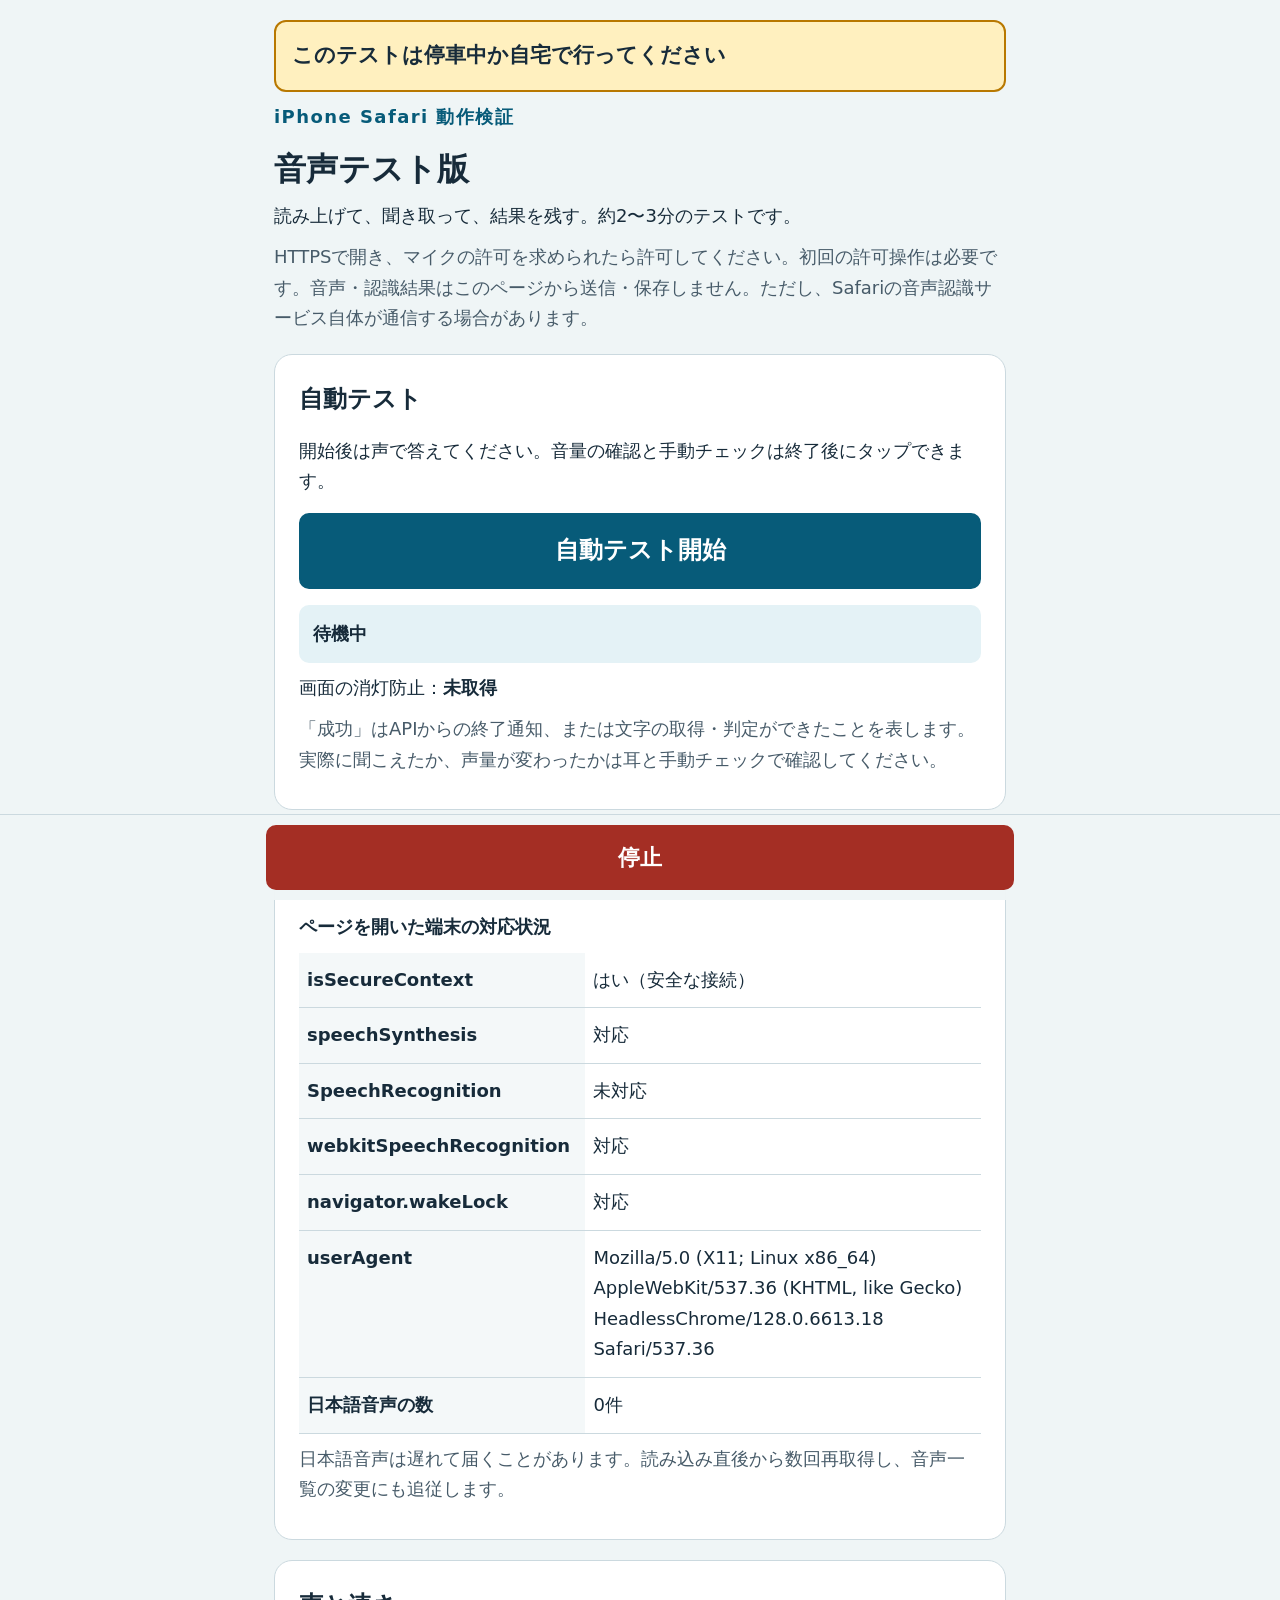
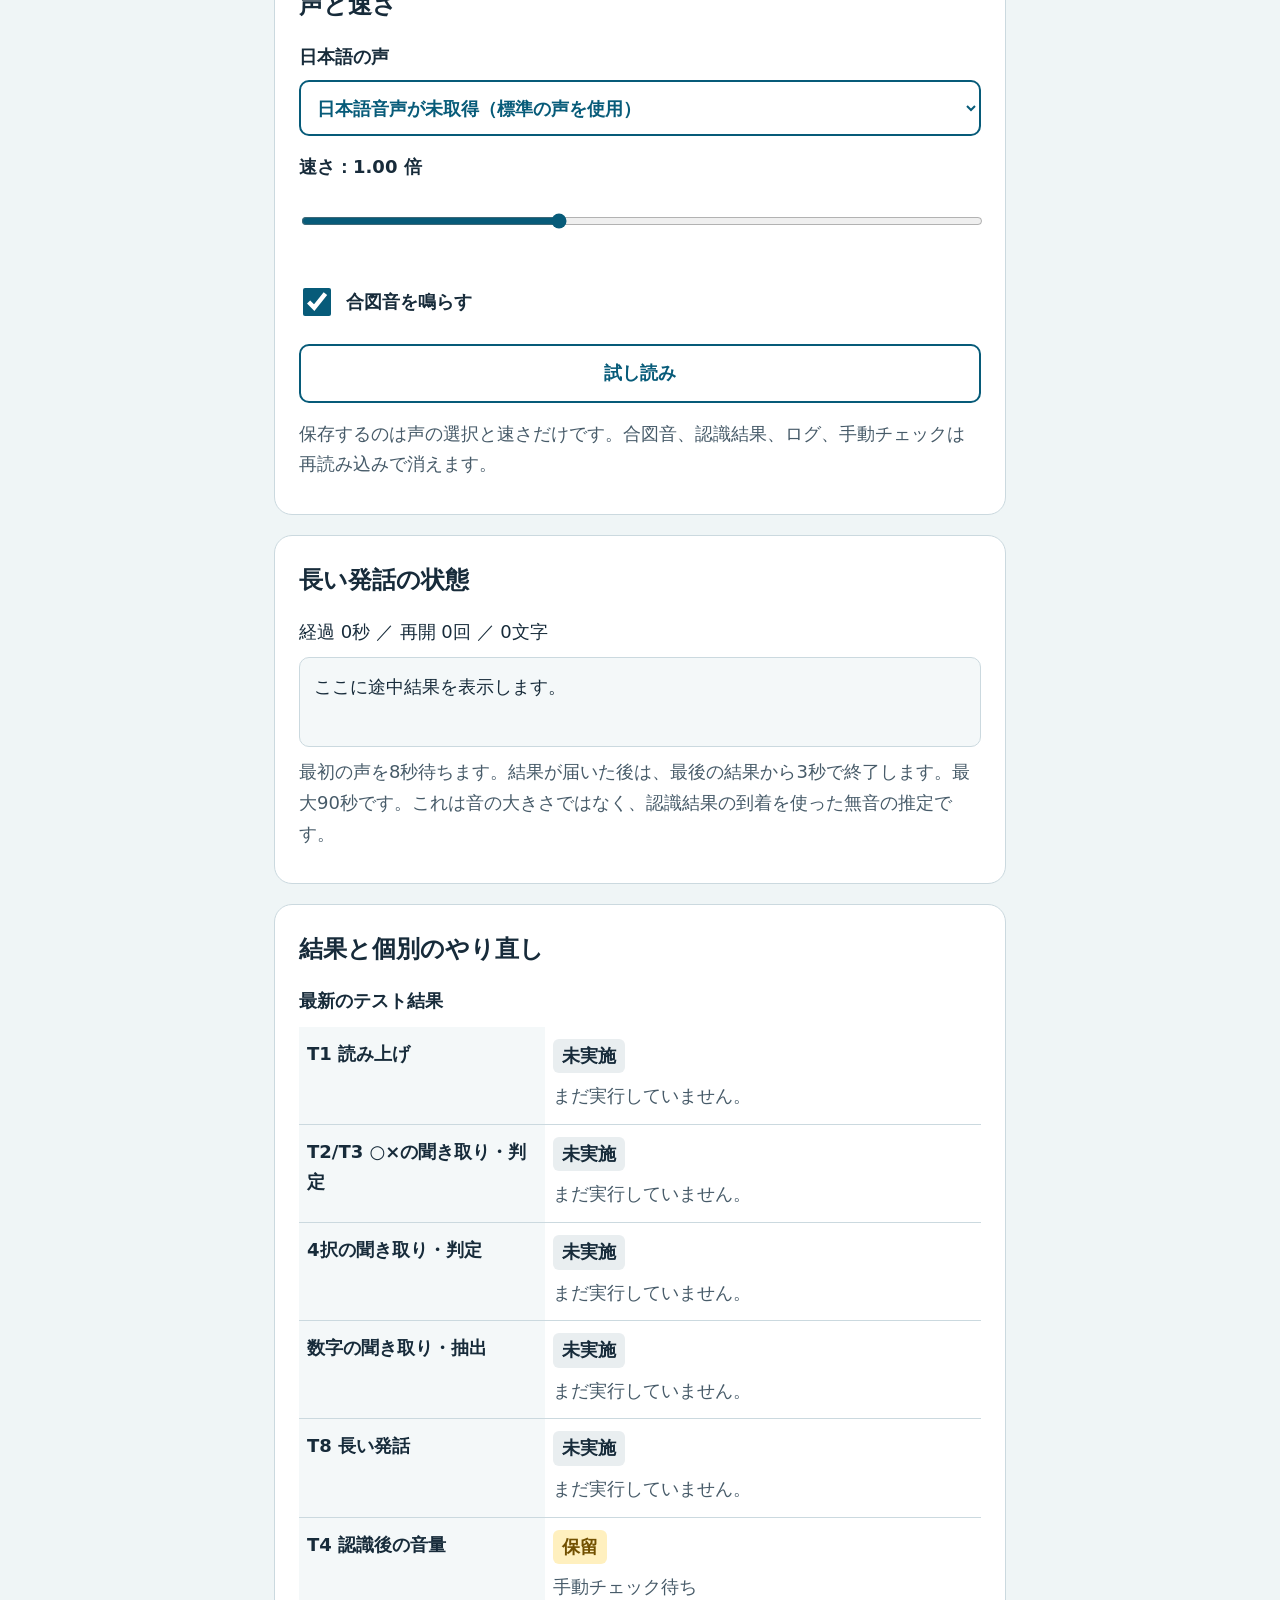
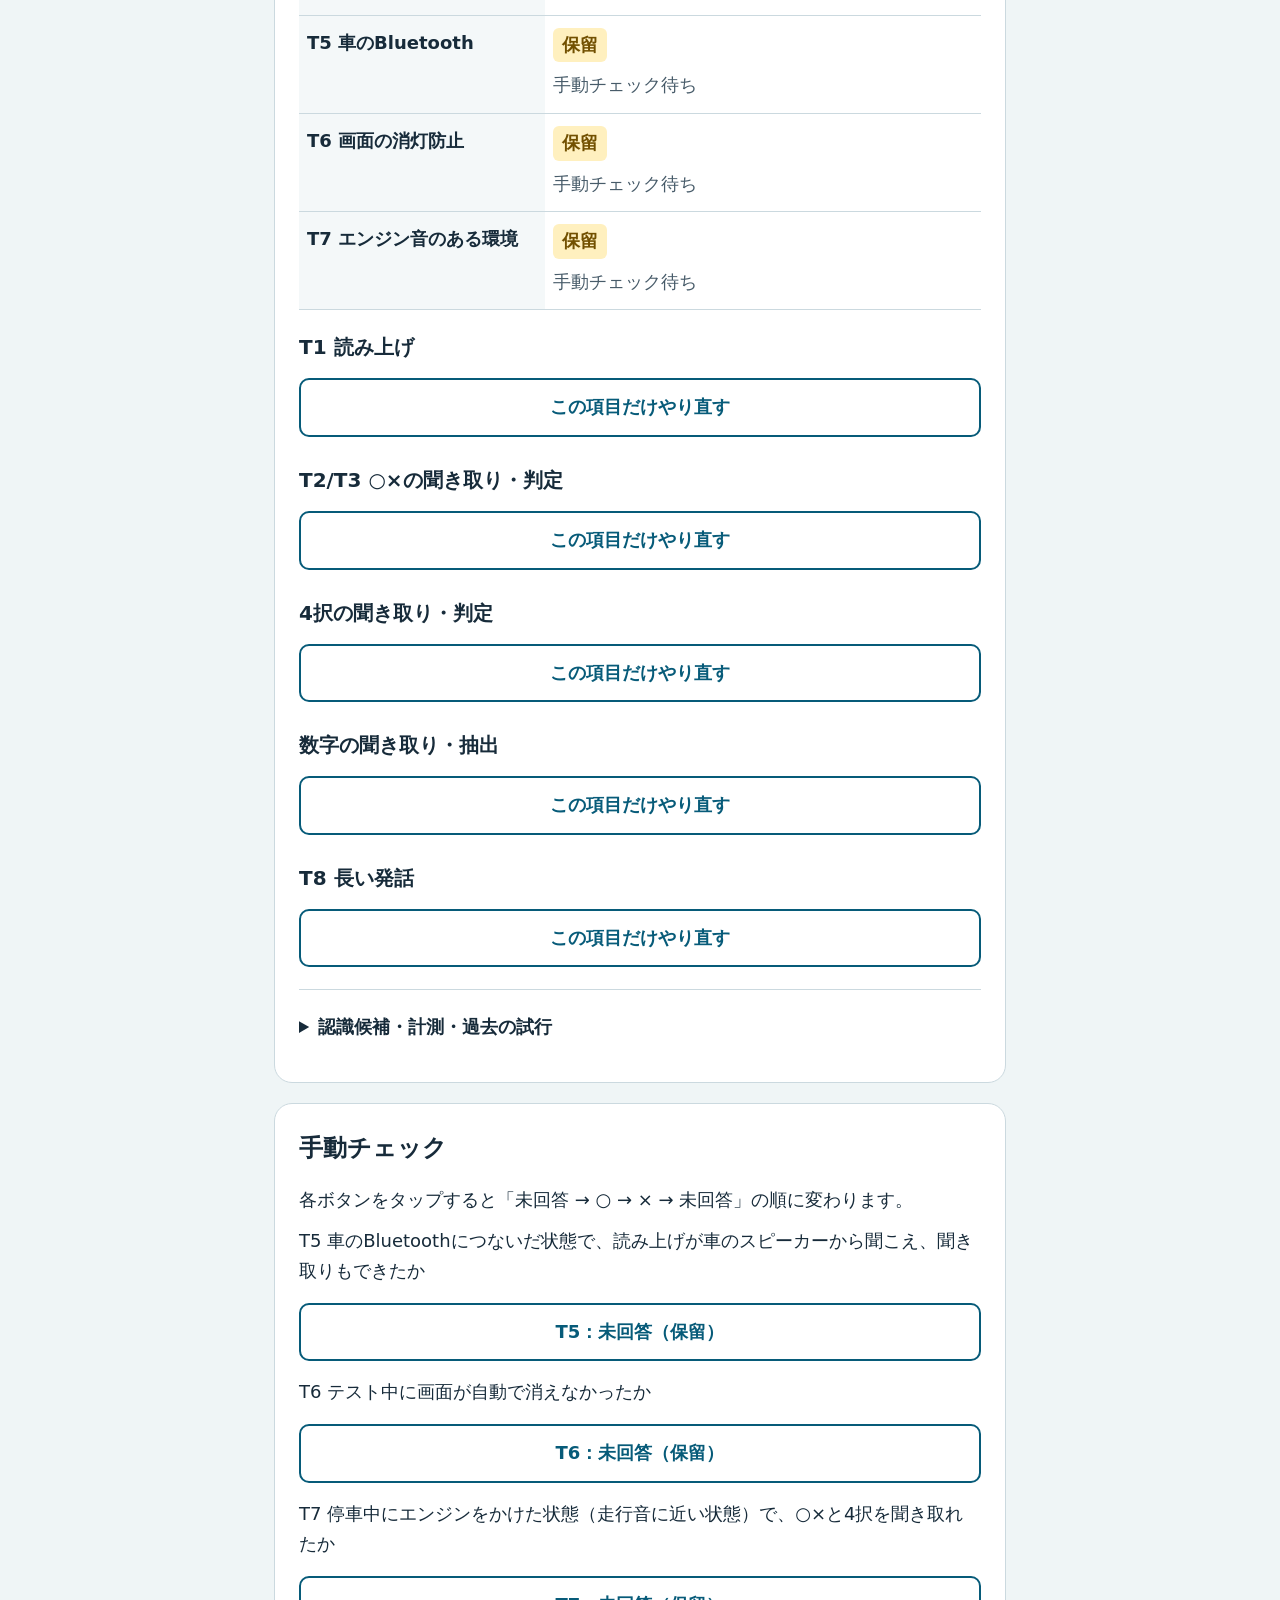
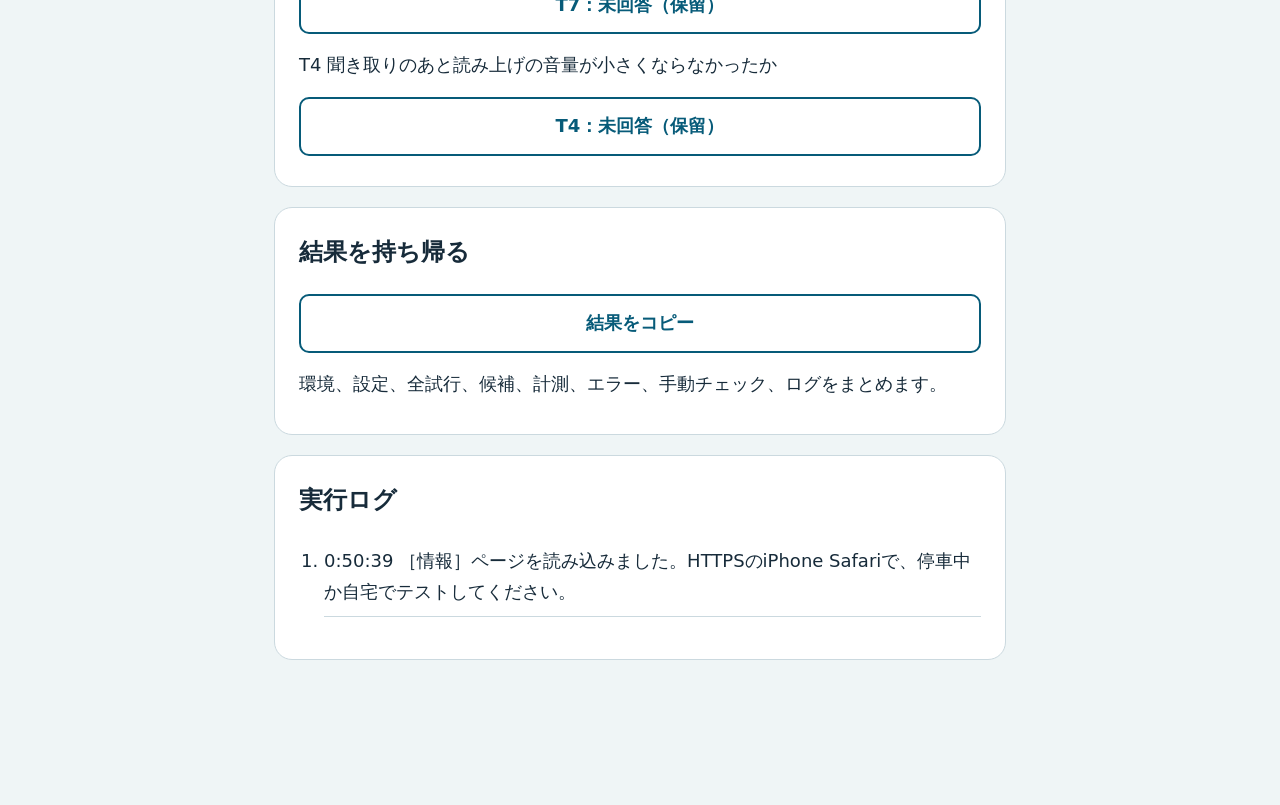
==== test/index.html @ df592b49 "音声テスト版を追加（iPhone Safariでの読み上げ・聞き取りの検証用） Co-Authored-By: Claude Opus 5.5 <noreply@anthropic.com>" ====
<!doctype html>
<html lang="ja">
<head>
  <meta charset="utf-8">
  <meta name="viewport" content="width=device-width, initial-scale=1, viewport-fit=cover">
  <meta name="color-scheme" content="light">
  <title>音声テスト版｜読み上げ・聞き取り</title>
  <style>
    :root { color-scheme: light; --ink:#172b3a; --muted:#475b69; --line:#cbd9df; --blue:#075b79; --paper:#fff; --bg:#eff5f6; }
    * { box-sizing:border-box; }
    body { margin:0; background:var(--bg); color:var(--ink); font-family:system-ui,-apple-system,"Hiragino Sans",sans-serif; font-size:18px; line-height:1.7; }
    main { max-width:780px; margin:auto; padding:20px 16px calc(125px + env(safe-area-inset-bottom)); }
    h1 { font-size:32px; line-height:1.35; margin:16px 0 10px; }
    h2 { font-size:24px; margin:0 0 16px; }
    h3 { font-size:20px; margin:20px 0 8px; }
    p { margin:10px 0; }
    .eyebrow { color:var(--blue); font-weight:800; letter-spacing:.08em; }
    .safety { background:#fff0bf; border:2px solid #b87800; border-radius:12px; padding:16px; font-size:21px; font-weight:800; }
    section { background:var(--paper); border:1px solid var(--line); border-radius:18px; margin:20px 0; padding:20px 16px; }
    .note { color:var(--muted); }
    .status { padding:14px; border-radius:10px; background:#e4f2f6; font-weight:700; overflow-wrap:anywhere; }
    button,select,textarea,input { font:inherit; }
    button,select { width:100%; min-height:56px; border:2px solid var(--blue); border-radius:10px; padding:12px; background:white; color:var(--blue); font-weight:700; touch-action:manipulation; }
    button { cursor:pointer; margin:6px 0; }
    button:disabled,select:disabled { opacity:.55; cursor:default; }
    button.primary { background:var(--blue); color:white; min-height:76px; font-size:24px; }
    button.selected { background:#d7eee3; color:#164c34; border-color:#26764f; }
    button.bad.selected { background:#ffe0dc; color:#872918; border-color:#b33824; }
    button:focus-visible,select:focus-visible,input:focus-visible,textarea:focus-visible { outline:4px solid #e8a42f; outline-offset:3px; }
    label { display:block; margin:16px 0 8px; font-weight:700; }
    input[type="range"] { width:100%; min-height:56px; accent-color:var(--blue); }
    .check { display:flex; align-items:center; min-height:56px; gap:12px; }
    input[type="checkbox"] { width:28px; height:28px; flex-shrink:0; accent-color:var(--blue); }
    table { width:100%; border-collapse:collapse; table-layout:fixed; }
    caption { text-align:left; font-weight:700; margin-bottom:10px; }
    th,td { text-align:left; vertical-align:top; padding:12px 8px; border-bottom:1px solid var(--line); overflow-wrap:anywhere; }
    th { width:42%; background:#f4f8f9; font-weight:700; }
    .result-table th { width:36%; }
    .result-table td { white-space:pre-wrap; }
    .badge { display:inline-block; padding:2px 9px; border-radius:6px; background:#e9eef0; font-weight:800; }
    .badge[data-status="成功"] { background:#d7eee3; color:#164c34; }
    .badge[data-status="失敗"] { background:#ffe0dc; color:#872918; }
    .badge[data-status="保留"] { background:#fff0bf; color:#725000; }
    .detail { margin-top:8px; color:var(--muted); }
    details { border-top:1px solid var(--line); margin-top:16px; padding-top:12px; }
    summary { cursor:pointer; min-height:56px; padding:10px 0; font-weight:700; }
    pre { font:inherit; white-space:pre-wrap; overflow-wrap:anywhere; margin:8px 0; }
    .live-text { min-height:90px; padding:14px; background:#f4f8f9; border:1px solid var(--line); border-radius:10px; white-space:pre-wrap; overflow-wrap:anywhere; }
    #log { padding-left:25px; max-height:440px; overflow:auto; overflow-wrap:anywhere; }
    #log li { padding:8px 0; border-bottom:1px solid var(--line); }
    .stop-dock { position:fixed; bottom:0; left:0; right:0; z-index:10; padding:10px 16px calc(10px + env(safe-area-inset-bottom)); background:rgba(239,245,246,.97); border-top:1px solid var(--line); }
    #stop { display:block; max-width:748px; margin:0 auto; background:#a42e24; color:white; border-color:#a42e24; font-size:22px; min-height:62px; }
    textarea { width:100%; min-height:300px; padding:12px; border:2px solid var(--blue); border-radius:10px; }
    [hidden] { display:none !important; }
    @media (min-width:600px) { main { padding-left:24px; padding-right:24px; } section { padding:24px; } }
  </style>
</head>
<body>
<main>
  <div class="safety">このテストは停車中か自宅で行ってください</div>
  <header>
    <p class="eyebrow">iPhone Safari 動作検証</p>
    <h1>音声テスト版</h1>
    <p>読み上げて、聞き取って、結果を残す。約2〜3分のテストです。</p>
    <p class="note">HTTPSで開き、マイクの許可を求められたら許可してください。初回の許可操作は必要です。音声・認識結果はこのページから送信・保存しません。ただし、Safariの音声認識サービス自体が通信する場合があります。</p>
  </header>

  <section aria-labelledby="run-heading">
    <h2 id="run-heading">自動テスト</h2>
    <p>開始後は声で答えてください。音量の確認と手動チェックは終了後にタップできます。</p>
    <button id="start" class="primary" type="button" data-run>自動テスト開始</button>
    <p id="run-status" class="status" role="status" aria-live="polite">待機中</p>
    <p>画面の消灯防止：<strong id="wake-status">未取得</strong></p>
    <p class="note">「成功」はAPIからの終了通知、または文字の取得・判定ができたことを表します。実際に聞こえたか、声量が変わったかは耳と手動チェックで確認してください。</p>
  </section>

  <section aria-labelledby="environment-heading">
    <h2 id="environment-heading">環境チェック</h2>
    <table><caption>ページを開いた端末の対応状況</caption><tbody id="environment"></tbody></table>
    <p class="note">日本語音声は遅れて届くことがあります。読み込み直後から数回再取得し、音声一覧の変更にも追従します。</p>
  </section>

  <section aria-labelledby="settings-heading">
    <h2 id="settings-heading">声と速さ</h2>
    <label for="voice">日本語の声</label>
    <select id="voice" data-setting><option value="">日本語音声を取得中（標準の声を使用）</option></select>
    <label for="rate">速さ：<output id="rate-value" for="rate">1.00</output> 倍</label>
    <input id="rate" data-setting type="range" min="0.7" max="1.5" step="0.05" value="1">
    <label class="check" for="cue"><input id="cue" data-setting type="checkbox" checked>合図音を鳴らす</label>
    <button id="sample" type="button" data-run>試し読み</button>
    <p class="note">保存するのは声の選択と速さだけです。合図音、認識結果、ログ、手動チェックは再読み込みで消えます。</p>
  </section>

  <section aria-labelledby="long-heading">
    <h2 id="long-heading">長い発話の状態</h2>
    <p id="long-stats" role="status">経過 0秒 ／ 再開 0回 ／ 0文字</p>
    <div id="long-text" class="live-text" aria-label="長い発話の認識結果">ここに途中結果を表示します。</div>
    <p class="note">最初の声を8秒待ちます。結果が届いた後は、最後の結果から3秒で終了します。最大90秒です。これは音の大きさではなく、認識結果の到着を使った無音の推定です。</p>
  </section>

  <section id="volume-panel" aria-labelledby="volume-heading" hidden>
    <h2 id="volume-heading">T4 読み上げの音量</h2>
    <p>聞き取りのあとの声は、最初と同じ大きさでしたか。テスト終了後でも回答できます。</p>
    <button type="button" id="volume-same">同じ</button>
    <button type="button" id="volume-lower" class="bad">小さくなった</button>
    <p id="volume-answer" role="status">未回答（保留）</p>
  </section>

  <section aria-labelledby="results-heading">
    <h2 id="results-heading">結果と個別のやり直し</h2>
    <table class="result-table"><caption>最新のテスト結果</caption><tbody id="results"></tbody></table>
    <div id="retry-buttons"></div>
    <details><summary>認識候補・計測・過去の試行</summary><div id="test-details">まだ結果はありません。</div></details>
  </section>

  <section aria-labelledby="manual-heading">
    <h2 id="manual-heading">手動チェック</h2>
    <p>各ボタンをタップすると「未回答 → ○ → × → 未回答」の順に変わります。</p>
    <div id="manual-checks"></div>
  </section>

  <section aria-labelledby="copy-heading">
    <h2 id="copy-heading">結果を持ち帰る</h2>
    <button id="copy" type="button">結果をコピー</button>
    <p id="copy-status" role="status">環境、設定、全試行、候補、計測、エラー、手動チェック、ログをまとめます。</p>
    <div id="copy-fallback" hidden>
      <label for="report">自動コピーができませんでした。選択されたテキストを長押ししてコピーしてください。</label>
      <textarea id="report" readonly spellcheck="false"></textarea>
    </div>
  </section>

  <section aria-labelledby="log-heading">
    <h2 id="log-heading">実行ログ</h2>
    <ol id="log" aria-label="時刻付き実行ログ"></ol>
  </section>
  <noscript><p class="safety">このテストにはJavaScriptを有効にする必要があります。</p></noscript>
</main>
<div class="stop-dock"><button id="stop" type="button">停止</button></div>

<script>
'use strict';
(() => {
  // 結果はメモリー内だけに保持し、声と速さ以外は保存しない。
  const $ = id => document.getElementById(id);
  const synth = window.speechSynthesis;
  const Recognition = window.SpeechRecognition || window.webkitSpeechRecognition;
  const AudioContextClass = window.AudioContext || window.webkitAudioContext;
  const storageKey = '音声テスト版の声と速さ';
  const loadedAt = new Date().toISOString();
  const timers = new Set();
  const logs = [];
  const history = [];
  const latest = new Map();
  const tests = [
    { id:'T1', label:'T1 読み上げ', retry:true },
    { id:'T2T3', label:'T2/T3 ○×の聞き取り・判定', retry:true },
    { id:'choice', label:'4択の聞き取り・判定', retry:true },
    { id:'number', label:'数字の聞き取り・抽出', retry:true },
    { id:'T8', label:'T8 長い発話', retry:true },
    { id:'T4', label:'T4 認識後の音量' },
    { id:'T5', label:'T5 車のBluetooth' },
    { id:'T6', label:'T6 画面の消灯防止' },
    { id:'T7', label:'T7 エンジン音のある環境' }
  ];
  const manual = {
    T5:{ label:'T5 車のBluetoothにつないだ状態で、読み上げが車のスピーカーから聞こえ、聞き取りもできたか', value:null, at:null },
    T6:{ label:'T6 テスト中に画面が自動で消えなかったか', value:null, at:null },
    T7:{ label:'T7 停車中にエンジンをかけた状態（走行音に近い状態）で、○×と4択を聞き取れたか', value:null, at:null },
    T4:{ label:'T4 聞き取りのあと読み上げの音量が小さくならなかったか', value:null, at:null }
  };
  let japaneseVoices = [];
  let selectedVoiceKey = '';
  let currentRun = null;
  let runSequence = 0;
  let heldUtterance = null;
  let activeRecognition = null;
  let audioContext = null;
  let wakeLock = null;
  let wakeOwner = null;
  let wakeRequest = 0;
  let wakePending = null;
  let wakeTimer = null;
  let wakeState = '未取得';

  class Stopped extends Error {
    constructor() { super('停止しました'); this.name = 'Stopped'; }
  }
  function log(message, level = '情報') {
    const entry = { at:new Date().toISOString(), level, message:String(message) };
    logs.push(entry);
    const li = document.createElement('li');
    li.textContent = `${new Date(entry.at).toLocaleTimeString('ja-JP', {hour12:false})} ［${level}］${entry.message}`;
    $('log').append(li);
  }
  function errorText(error) { return error && error.message ? error.message : String(error); }
  function later(callback, ms) {
    const id = window.setTimeout(() => {
      timers.delete(id);
      try { callback(); } catch (error) { log(`タイマー処理の例外：${errorText(error)}`, 'エラー'); }
    }, ms);
    timers.add(id);
    return id;
  }
  function clearTimer(id) { if (id != null) { window.clearTimeout(id); timers.delete(id); } }
  function check(ctx) { if (ctx.stopped || currentRun !== ctx) throw new Stopped(); }
  function delay(ms, ctx) {
    check(ctx);
    return new Promise((resolve, reject) => {
      let id;
      const cancel = () => { clearTimer(id); ctx.cancelers.delete(cancel); reject(new Stopped()); };
      ctx.cancelers.add(cancel);
      id = later(() => { ctx.cancelers.delete(cancel); resolve(); }, Math.max(0, ms));
    });
  }
  function on(element, eventName, handler) {
    element.addEventListener(eventName, event => {
      try {
        const result = handler(event);
        if (result && typeof result.catch === 'function') result.catch(error => log(errorText(error), 'エラー'));
      } catch (error) { log(errorText(error), 'エラー'); }
    });
  }
  function voiceKey(voice) { return `${voice.voiceURI || voice.name}|${voice.lang}|${voice.name}`; }
  function chosenVoice() { return japaneseVoices.find(voice => voiceKey(voice) === selectedVoiceKey) || null; }
  function settings() {
    const voice = chosenVoice();
    return { voice, voiceKey:selectedVoiceKey, voiceName:voice ? `${voice.name}（${voice.lang}）` : '標準の日本語音声（声を指定しない）', rate:Number($('rate').value), cue:$('cue').checked };
  }
  function saveSettings() {
    try { localStorage.setItem(storageKey, JSON.stringify({ voice:selectedVoiceKey, rate:Number($('rate').value) })); }
    catch (error) { log(`設定を保存できません：${errorText(error)}`, '注意'); }
  }
  function loadSettings() {
    try {
      const stored = JSON.parse(localStorage.getItem(storageKey) || 'null');
      if (stored && typeof stored.voice === 'string') selectedVoiceKey = stored.voice;
      if (stored && Number.isFinite(stored.rate) && stored.rate >= 0.7 && stored.rate <= 1.5) $('rate').value = String(stored.rate);
    } catch (error) { log(`保存済み設定を読み込めません：${errorText(error)}`, '注意'); }
    $('rate-value').textContent = Number($('rate').value).toFixed(2);
  }
  function environmentRows() {
    return [
      ['isSecureContext', window.isSecureContext ? 'はい（安全な接続）' : 'いいえ（HTTPSで開いてください）'],
      ['speechSynthesis', synth ? '対応' : '未対応'],
      ['SpeechRecognition', window.SpeechRecognition ? '対応' : '未対応'],
      ['webkitSpeechRecognition', window.webkitSpeechRecognition ? '対応' : '未対応'],
      ['navigator.wakeLock', navigator.wakeLock ? '対応' : '未対応'],
      ['userAgent', navigator.userAgent],
      ['日本語音声の数', `${japaneseVoices.length}件`]
    ];
  }
  function renderEnvironment() {
    $('environment').replaceChildren();
    for (const [name, value] of environmentRows()) {
      const row = document.createElement('tr');
      const th = document.createElement('th'); th.scope = 'row'; th.textContent = name;
      const td = document.createElement('td'); td.textContent = value;
      row.append(th, td); $('environment').append(row);
    }
  }
  function refreshVoices() {
    try {
      const before = japaneseVoices.map(voiceKey).join('\n');
      japaneseVoices = synth ? synth.getVoices().filter(voice => /^ja/i.test(voice.lang)) : [];
      const select = $('voice'); select.replaceChildren();
      const standard = document.createElement('option'); standard.value = '';
      standard.textContent = japaneseVoices.length ? '標準の日本語音声（自動選択）' : '日本語音声が未取得（標準の声を使用）';
      select.append(standard);
      for (const voice of japaneseVoices) {
        const option = document.createElement('option'); option.value = voiceKey(voice);
        option.textContent = `${voice.name}（${voice.lang}）${voice.default ? '・標準' : ''}`;
        select.append(option);
      }
      // 保存した声がまだ届いていない場合も、後の取得まで選択キーを保持する。
      select.value = japaneseVoices.some(voice => voiceKey(voice) === selectedVoiceKey) ? selectedVoiceKey : '';
      if (before !== japaneseVoices.map(voiceKey).join('\n')) log(`日本語音声を取得：${japaneseVoices.length}件`);
      renderEnvironment();
    } catch (error) { log(`音声一覧の取得に失敗：${errorText(error)}`, 'エラー'); renderEnvironment(); }
  }

  function setWakeState(value) { wakeState = value; $('wake-status').textContent = value; }
  function releaseSentinel(sentinel) {
    try { Promise.resolve(sentinel.release()).catch(error => log(`消灯防止の解放に失敗：${errorText(error)}`, '注意')); }
    catch (error) { log(`消灯防止の解放に失敗：${errorText(error)}`, '注意'); }
  }
  function releaseWake(ctx) {
    if (ctx && wakeOwner !== ctx) return;
    wakeOwner = null; wakePending = null; wakeRequest++;
    clearTimer(wakeTimer); wakeTimer = null;
    if (wakeLock) { const sentinel = wakeLock; wakeLock = null; releaseSentinel(sentinel); }
    setWakeState(navigator.wakeLock ? '未取得（解放済み）' : '未対応');
  }
  function requestWake(ctx) {
    // この関数の呼び出しから要求までに待機を入れず、開始タップの操作権限を使う。
    if (!navigator.wakeLock) { setWakeState('未対応'); log('画面の消灯防止は未対応です', '注意'); return; }
    if (ctx.stopped || currentRun !== ctx) return;
    wakeOwner = ctx;
    if (wakeLock && !wakeLock.released) return;
    if (wakePending === ctx) return;
    const token = ++wakeRequest;
    wakePending = ctx;
    setWakeState('未取得（要求中）');
    const failed = error => {
      if (token !== wakeRequest) return;
      clearTimer(wakeTimer); wakeTimer = null; wakePending = null;
      setWakeState('失敗'); log(`消灯防止の取得に失敗：${errorText(error)}`, 'エラー');
    };
    try {
      const promise = navigator.wakeLock.request('screen');
      wakeTimer = later(() => { failed(new Error('5秒以内に応答がありませんでした')); wakeRequest++; }, 5000);
      Promise.resolve(promise).then(sentinel => {
        if (token !== wakeRequest || wakeOwner !== ctx || ctx.stopped || currentRun !== ctx) { releaseSentinel(sentinel); return; }
        clearTimer(wakeTimer); wakeTimer = null; wakePending = null;
        wakeLock = sentinel; setWakeState('取得済み'); log('画面の消灯防止を取得しました');
        sentinel.addEventListener('release', () => {
          if (wakeLock !== sentinel) return;
          wakeLock = null; setWakeState('未取得（OSが解放）'); log('OSが画面の消灯防止を解放しました', '注意');
        });
      }).catch(failed);
    } catch (error) { failed(error); }
  }
  function prepareAudio(ctx) {
    try {
      if (!AudioContextClass) { log('合図音のWeb Audioは未対応です', '注意'); return; }
      if (!audioContext || audioContext.state === 'closed') audioContext = new AudioContextClass();
      const promise = audioContext.resume();
      Promise.resolve(promise).then(() => {
        if (!ctx.stopped && currentRun === ctx) log(`合図音の準備：${audioContext.state === 'running' ? '動作中' : '再開待ち'}`);
      }).catch(error => log(`合図音の準備に失敗：${errorText(error)}`, 'エラー'));
    } catch (error) { log(`合図音を準備できません：${errorText(error)}`, 'エラー'); }
  }
  async function playCue(ctx) {
    check(ctx);
    if (!ctx.settings.cue) { log('合図音：オフ'); return; }
    if (!audioContext || audioContext.state !== 'running') { log('合図音を鳴らせません（音声処理が停止中または未対応）', '注意'); return; }
    let oscillator, gain;
    const cleanup = () => {
      try { if (oscillator) { oscillator.stop(); oscillator.disconnect(); } if (gain) gain.disconnect(); }
      catch (error) { log(`合図音の終了処理：${errorText(error)}`, '注意'); }
    };
    ctx.cancelers.add(cleanup);
    try {
      oscillator = audioContext.createOscillator(); gain = audioContext.createGain();
      oscillator.type = 'sine'; oscillator.frequency.value = 880;
      const now = audioContext.currentTime;
      gain.gain.setValueAtTime(0, now); gain.gain.linearRampToValueAtTime(0.13, now + 0.01);
      gain.gain.setValueAtTime(0.13, now + 0.12); gain.gain.linearRampToValueAtTime(0, now + 0.15);
      oscillator.connect(gain); gain.connect(audioContext.destination);
      oscillator.start(now); oscillator.stop(now + 0.15);
      log('合図音：880Hz・0.15秒'); await delay(170, ctx);
    } catch (error) { if (error instanceof Stopped) throw error; log(`合図音のエラー：${errorText(error)}`, 'エラー'); }
    finally { ctx.cancelers.delete(cleanup); cleanup(); }
  }

  function speak(text, ctx, record = null) {
    check(ctx);
    return new Promise((resolve, reject) => {
      if (!synth || !window.SpeechSynthesisUtterance) { reject(new Error('読み上げは未対応です')); return; }
      let utterance, timer, finished = false;
      const started = performance.now();
      const speech = { text, voice:ctx.settings.voiceName, rate:ctx.settings.rate, at:new Date().toISOString(), end:null, elapsedMs:null };
      if (record) record.speeches.push(speech);
      const finish = (error, end) => {
        if (finished) return; finished = true;
        clearTimer(timer); ctx.cancelers.delete(cancel);
        if (utterance) utterance.onend = utterance.onerror = null;
        if (heldUtterance === utterance) heldUtterance = null;
        speech.elapsedMs = Math.round(performance.now() - started); speech.end = end;
        if (error) { speech.error = errorText(error); reject(error); }
        else { ctx.lastSpeechEnd = performance.now(); ctx.lastSpeechEndType = end; log(`読み上げ終了：${end}（${speech.elapsedMs}ms）`); resolve(speech); }
      };
      const cancel = () => finish(new Stopped(), '中断');
      ctx.cancelers.add(cancel);
      try {
        synth.cancel();
        utterance = new SpeechSynthesisUtterance(text);
        utterance.lang = 'ja-JP'; utterance.rate = ctx.settings.rate;
        if (ctx.settings.voice) utterance.voice = ctx.settings.voice;
        heldUtterance = utterance;
        utterance.onend = () => finish(null, '終了イベント');
        utterance.onerror = event => finish(new Error(`読み上げエラー：${event.error || '原因不明'}`), 'エラー');
        const timeout = Array.from(text).length * (250 / ctx.settings.rate) + 2000;
        timer = later(() => {
          // 保険タイマーでは成功扱いにせず、重なる発話を防ぐため読み上げも止める。
          finish(null, '保険タイマー（実際の終了は未確認）');
          try { synth.cancel(); } catch (error) { log(`読み上げ停止に失敗：${errorText(error)}`, 'エラー'); }
        }, timeout);
        log(`読み上げ開始：${text}`);
        synth.speak(utterance);
      } catch (error) { finish(error, '例外'); }
    });
  }

  const recognitionErrors = {
    'not-allowed':'マイクの許可が必要です。Safariのこのサイトのマイク設定を確認してください。',
    'service-not-allowed':'iPhoneの設定で「Siriと音声入力」をオンにする必要がある可能性があります。',
    'no-speech':'聞き取れませんでした。',
    'audio-capture':'マイクが使えません。接続先や他のアプリの使用状況を確認してください。',
    'network':'通信エラーです。音声認識サービスへの接続を確認してください。',
    'aborted':'音声認識が中断されました。',
    'language-not-supported':'日本語の音声認識が利用できません。',
    'unsupported':'このブラウザーは音声認識に対応していません。',
    'start-failed':'音声認識を開始できませんでした。'
  };
  function recognitionError(code, detail = '') {
    const error = new Error(`${recognitionErrors[code] || '音声認識でエラーが発生しました。'}${detail ? `（${detail}）` : ''}`);
    error.code = code; return error;
  }
  async function beforeListening(ctx) {
    check(ctx);
    const elapsed = performance.now() - (ctx.lastSpeechEnd || performance.now());
    await delay(Math.max(0, 300 - elapsed), ctx);
    await playCue(ctx);
    check(ctx);
  }
  function recognize(ctx, record, isLong = false) {
    check(ctx);
    const attempt = { at:new Date().toISOString(), long:isLong, text:'', candidates:[], segments:[], metrics:[], errors:[], restarts:0, elapsedMs:0, end:null };
    record.attempts.push(attempt);
    return new Promise((resolve, reject) => {
      let done = false, recognition = null, deadlineTimer, tickTimer, restartTimer, silenceTimer, initialTimer;
      let sessionResults = new Map(), completedText = '', session = 0, lastResultAt = null;
      const began = performance.now();
      const countChars = text => Array.from(text).length;
      const sessionText = () => [...sessionResults.values()].map(segment => segment.candidates[0]?.text || '').join('');
      const update = () => {
        attempt.text = completedText + sessionText();
        attempt.elapsedMs = Math.round(performance.now() - began);
        if (isLong) {
          $('long-text').textContent = attempt.text || '聞き取り中です。声で話してください。';
          $('long-stats').textContent = `経過 ${Math.floor(attempt.elapsedMs / 1000)}秒 ／ 再開 ${attempt.restarts}回 ／ ${countChars(attempt.text)}文字`;
        }
      };
      const detach = rec => { rec.onstart = rec.onresult = rec.onerror = rec.onend = rec.onnomatch = null; };
      const finish = (error, end) => {
        if (done) return; done = true;
        [deadlineTimer,tickTimer,restartTimer,silenceTimer,initialTimer].forEach(clearTimer);
        ctx.cancelers.delete(cancel);
        if (recognition) {
          detach(recognition);
          try { recognition.abort(); } catch (abortError) { log(`認識の終了処理：${errorText(abortError)}`, '注意'); }
          if (activeRecognition === recognition) activeRecognition = null;
        }
        update(); attempt.end = end;
        if (error && !(error instanceof Stopped)) {
          if (!attempt.errors.some(entry => entry.code === error.code && entry.message === error.message)) attempt.errors.push({ code:error.code || 'exception', message:errorText(error), at:new Date().toISOString() });
          log(`聞き取り終了：${errorText(error)}`, 'エラー');
        } else log(`聞き取り終了：${end} ／ ${countChars(attempt.text)}文字 ／ 再開${attempt.restarts}回`);
        renderResults();
        if (error) reject(error); else resolve(attempt);
      };
      const cancel = () => finish(new Stopped(), '中断');
      ctx.cancelers.add(cancel);
      const safe = handler => event => {
        if (done || ctx.stopped || currentRun !== ctx) return;
        try { handler(event); } catch (error) { finish(error, '例外'); }
      };
      const armSilence = () => {
        clearTimer(silenceTimer);
        silenceTimer = later(() => finish(null, '最後の結果から3秒経過'), Math.max(0, 3000 - (performance.now() - lastResultAt)));
      };
      const startSession = () => {
        if (done) return;
        try {
          check(ctx);
          if (!Recognition) { finish(recognitionError('unsupported'), '未対応'); return; }
          if (isLong && performance.now() - began >= 90000) { finish(null, '最大90秒'); return; }
          if (isLong && lastResultAt !== null && performance.now() - lastResultAt >= 3000) { finish(null, '最後の結果から3秒経過'); return; }
          session++;
          if (session > 1) { attempt.restarts++; log(`長い発話の認識を自動再開：${attempt.restarts}回目`); }
          sessionResults = new Map();
          const rec = new Recognition(); recognition = rec; activeRecognition = rec;
          rec.lang = 'ja-JP'; rec.maxAlternatives = 3; rec.interimResults = isLong; rec.continuous = isLong;
          const requested = performance.now();
          const metric = { session, requestedMs:Math.round(requested - began), requestToStartMs:null, speechEndToStartMs:null, startToResultMs:null, speechEndType:ctx.lastSpeechEndType || '未取得', resultEvents:[] };
          attempt.metrics.push(metric);
          let started = null;
          rec.onstart = safe(() => {
            started = performance.now(); metric.requestToStartMs = Math.round(started - requested);
            metric.speechEndToStartMs = ctx.lastSpeechEnd == null ? null : Math.round(started - ctx.lastSpeechEnd);
            log(`認識開始（${session}回目）：読み上げ終了→開始 ${metric.speechEndToStartMs ?? '未取得'}ms ／ 開始要求→開始 ${metric.requestToStartMs}ms`);
            $('run-status').textContent = isLong ? 'T8 長い発話を聞き取り中（3秒無音・最大90秒）' : `${record.label}：聞き取り中（最大8秒）`;
          });
          rec.onresult = safe(event => {
            for (const index of [...sessionResults.keys()]) {
              if (index >= event.results.length) sessionResults.delete(index);
            }
            let hasText = false;
            for (let i = event.resultIndex; i < event.results.length; i++) {
              const result = event.results[i];
              const candidates = Array.from({ length:result.length }, (_, j) => ({ text:result[j].transcript || '', confidence:Number.isFinite(result[j].confidence) ? result[j].confidence : null }));
              const segment = { session, index:i, final:!!result.isFinal, candidates };
              sessionResults.set(i, segment);
              const oldIndex = attempt.segments.findIndex(item => item.session === session && item.index === i);
              if (oldIndex >= 0) attempt.segments[oldIndex] = segment; else attempt.segments.push(segment);
              if (candidates.some(candidate => candidate.text.trim())) hasText = true;
            }
            attempt.candidates = attempt.segments.flatMap(segment => segment.candidates.map(candidate => ({ ...candidate, session:segment.session, index:segment.index, final:segment.final })));
            update();
            const now = performance.now();
            const resultDelay = started === null ? null : Math.round(now - started);
            if (metric.startToResultMs === null && resultDelay !== null) metric.startToResultMs = resultDelay;
            metric.resultEvents.push({ sinceStartMs:resultDelay, sinceRequestMs:Math.round(now - requested), chars:countChars(attempt.text) });
            log(`認識結果：開始→結果 ${resultDelay ?? '開始イベント未取得'}ms ／ ${attempt.text || '文字なし'}`);
            if (!isLong) {
              if (hasText) finish(null, '結果取得');
              else finish(recognitionError('no-speech'), '文字なし');
              return;
            }
            if (hasText) { lastResultAt = now; clearTimer(initialTimer); armSilence(); }
          });
          rec.onnomatch = safe(() => { if (!isLong) finish(recognitionError('no-speech'), '一致する認識なし'); });
          rec.onerror = safe(event => {
            const code = event.error || 'unknown';
            const error = recognitionError(code);
            attempt.errors.push({ code, message:error.message, at:new Date().toISOString() });
            log(`認識エラー［${code}］：${error.message}`, 'エラー');
            // 長い発話の一時的な無音は全体の無音タイマーに任せ、終了イベントで再開する。
            if (isLong && code === 'no-speech') return;
            finish(error, '認識エラー');
          });
          rec.onend = safe(() => {
            detach(rec);
            if (activeRecognition === rec) activeRecognition = null;
            if (!isLong) { finish(recognitionError('no-speech'), '結果がないまま終了'); return; }
            completedText += sessionText(); sessionResults = new Map(); recognition = null;
            update();
            log('長い発話：認識サービスが終了したため、制限時間内で再開します');
            restartTimer = later(startSession, 250);
          });
          log(`認識開始を要求：${isLong ? '長い発話' : '短い回答'}・候補は最大3件`);
          rec.start();
        } catch (error) {
          if (!(error instanceof Stopped) && !error.code) error = recognitionError('start-failed', errorText(error));
          finish(error, '開始失敗');
        }
      };
      if (isLong) {
        $('long-text').textContent = '聞き取りを開始します。';
        const tick = () => { if (!done) { update(); tickTimer = later(tick, 250); } };
        tick();
        deadlineTimer = later(() => {
          if (attempt.text.trim()) finish(null, '最大90秒'); else finish(recognitionError('no-speech'), '最大90秒・文字なし');
        }, 90000);
        initialTimer = later(() => finish(recognitionError('no-speech'), '最初の声が8秒以内に届きませんでした'), 8000);
      } else deadlineTimer = later(() => finish(recognitionError('no-speech', '8秒でタイムアウトし、認識を中断しました'), '8秒タイムアウト'), 8000);
      startSession();
    });
  }

  function normalize(text) { return String(text).normalize('NFKC').toLowerCase().replace(/[\s、。！？!?「」『』"'・]/g, ''); }
  function answerOnly(text) {
    return normalize(text).replace(/^(答えは|回答は|答え|回答)/, '').replace(/(だと思います|だと思う|でお願いします|お願いします|です|でした)$/, '');
  }
  function parseBoolean(text) {
    const value = answerOnly(text);
    if (['まる','マル','丸','○','◯','〇','正しい','はい','正解','そう'].includes(value)) return { value:true, label:'まる' };
    if (['ばつ','バツ','×','違う','ちがう','いいえ','間違い'].includes(value)) return { value:false, label:'ばつ' };
    return null;
  }
  function parseChoice(text) {
    const value = answerOnly(text);
    const forms = [
      ['1','一','いち','1番','一番','いちばん','1番目','一番目','いちばんめ','ひとつめ','ひとつ目','一つ目','1つ目','1つめ','最初'],
      ['2','二','に','2番','二番','にばん','2番目','二番目','にばんめ','ふたつめ','ふたつ目','二つ目','2つ目','2つめ'],
      ['3','三','さん','3番','三番','さんばん','3番目','三番目','さんばんめ','みっつめ','みっつ目','三つ目','3つ目','3つめ'],
      ['4','四','よん','し','4番','四番','よんばん','4番目','四番目','よんばんめ','よっつめ','よっつ目','四つ目','4つ目','4つめ']
    ];
    const index = forms.findIndex(items => items.includes(value));
    return index < 0 ? null : { value:index + 1, label:`${index + 1}番` };
  }
  function japaneseInteger(text) {
    const digits = { '〇':0,'零':0,'一':1,'二':2,'三':3,'四':4,'五':5,'六':6,'七':7,'八':8,'九':9 };
    const small = { '十':10,'百':100,'千':1000 };
    const large = { '万':10000,'億':100000000,'兆':1000000000000 };
    let total = 0, section = 0, buffer = '';
    for (const char of text) {
      if (/[0-9]/.test(char)) buffer += char;
      else if (Object.prototype.hasOwnProperty.call(digits, char)) buffer += String(digits[char]);
      else if (small[char]) { section += (buffer === '' ? 1 : Number(buffer)) * small[char]; buffer = ''; }
      else if (large[char]) { section += buffer === '' ? 0 : Number(buffer); total += (section || 1) * large[char]; section = 0; buffer = ''; }
      else return null;
    }
    const value = total + section + (buffer === '' ? 0 : Number(buffer));
    return Number.isSafeInteger(value) ? value : null;
  }
  function parseNumber(text) {
    const value = normalize(text).replace(/マイナス/g, '-').replace(/プラス/g, '+').replace(/てん|点/g, '.').replace(/(\d),(?=\d)/g, '$1');
    const match = value.match(/[+-]?[0-9〇零一二三四五六七八九十百千万億兆]+(?:\.[0-9〇零一二三四五六七八九]+)?/);
    if (!match) return null;
    const token = match[0], negative = token.startsWith('-');
    const [integerPart, fraction] = token.replace(/^[+-]/, '').split('.');
    const integer = japaneseInteger(integerPart);
    if (integer === null) return null;
    const digitMap = { '〇':'0','零':'0','一':'1','二':'2','三':'3','四':'4','五':'5','六':'6','七':'7','八':'8','九':'9' };
    const fractionText = fraction ? [...fraction].map(char => digitMap[char] ?? char).join('') : '';
    const number = Number(`${negative ? '-' : ''}${integer}${fractionText ? '.' + fractionText : ''}`);
    return Number.isFinite(number) ? { value:number, label:String(number), token } : null;
  }
  function selectCandidate(attempt, parser) {
    for (const candidate of attempt.candidates) {
      const parsed = parser(candidate.text);
      if (parsed) return { ...parsed, matched:candidate.text, confidence:candidate.confidence };
    }
    return null;
  }
  async function ask(ctx, record, parser, isLong = false) {
    for (let turn = 0; turn < 2; turn++) {
      check(ctx);
      if (turn === 1) await speak('聞き取れませんでした。もう一度どうぞ。', ctx, record);
      await beforeListening(ctx);
      try {
        const attempt = await recognize(ctx, record, isLong);
        const parsed = isLong ? (attempt.text.trim() ? { value:attempt.text, label:`${Array.from(attempt.text).length}文字` } : null) : selectCandidate(attempt, parser);
        attempt.parsed = parsed;
        if (parsed) { record.parsed = parsed; record.text = attempt.text; return { attempt, parsed }; }
        log(`${record.label}：全候補を確認しましたが判定できませんでした`, '注意');
        record.errors.push({ code:'unclassified', message:'すべての認識候補で判定できませんでした', at:new Date().toISOString() });
      } catch (error) {
        if (error instanceof Stopped) throw error;
        record.errors.push({ code:error.code || 'exception', message:errorText(error), at:new Date().toISOString() });
        if (error.code !== 'no-speech') throw error;
      }
    }
    record.status = '保留'; record.summary = '2回試しましたが、聞き取り・判定ができませんでした。';
    await speak('聞き取りは保留にして、次へ進みます。', ctx, record);
    return null;
  }
  function makeRecord(id, ctx) {
    const test = tests.find(item => item.id === id);
    const record = { id, label:test.label, run:ctx.id, at:new Date().toISOString(), endedAt:null, status:'実行中', summary:'実行中', text:'', parsed:null, settings:{ voice:ctx.settings.voiceName, rate:ctx.settings.rate, cue:ctx.settings.cue }, speeches:[], attempts:[], errors:[] };
    history.push(record); latest.set(id, record); ctx.record = record; renderResults();
    return record;
  }
  async function executeStep(id, ctx) {
    check(ctx);
    const record = makeRecord(id, ctx);
    $('run-status').textContent = `${record.label}：実行中`;
    log(`${record.label}：開始`);
    try {
      if (id === 'T1') {
        const speech = await speak('読み上げテストです。このあと質問をします。声で答えてください。', ctx, record);
        record.status = speech.end === '終了イベント' ? '成功' : '保留';
        record.summary = speech.end === '終了イベント' ? '読み上げの終了イベントを受信しました。実際の音は耳で確認してください。' : '保険タイマーで続行しました。実際に聞こえたか確認が必要です。';
      } else if (id === 'T2T3') {
        await speak('まる、か、ばつ、で答えてください。日本の首都は東京である。', ctx, record);
        const result = await ask(ctx, record, parseBoolean);
        if (result) {
          record.status = '成功'; record.summary = `判定：${result.parsed.label}。設問の正解：まる。${result.parsed.value ? '正解と一致。' : '正解とは不一致（聞き取り・判定は成功）。'}`;
          await speak(`聞き取った言葉は、${result.parsed.matched}。判定は、${result.parsed.label}、です。`, ctx, record);
        }
      } else if (id === 'choice') {
        await speak('1番から4番の番号で答えてください。1番、りんご。2番、みかん。3番、ぶどう。4番、もも。', ctx, record);
        const result = await ask(ctx, record, parseChoice);
        if (result) {
          record.status = '成功'; record.summary = `判定：${result.parsed.label}（${['りんご','みかん','ぶどう','もも'][result.parsed.value - 1]}）。採用候補：${result.parsed.matched}`;
          await speak(`聞き取った言葉は、${result.parsed.matched}。判定は、${result.parsed.label}、です。`, ctx, record);
        }
      } else if (id === 'number') {
        await speak('3.5パーセント、と言ってください。', ctx, record);
        const result = await ask(ctx, record, parseNumber);
        if (result) {
          record.status = '成功'; record.summary = `抽出した数値：${result.parsed.label}。指定値3.5と${result.parsed.value === 3.5 ? '一致' : '不一致（数値の抽出は成功）'}。採用候補：${result.parsed.matched}`;
          await speak(`聞き取った言葉は、${result.parsed.matched}。数値は、${result.parsed.label}、パーセントです。`, ctx, record);
        }
      } else if (id === 'T8') {
        await speak('30秒ほど、今日の予定を自由に話してください。3秒黙ると終わります。', ctx, record);
        const result = await ask(ctx, record, null, true);
        if (result) {
          const characters = Array.from(result.attempt.text);
          record.status = '成功'; record.summary = `${characters.length}文字 ／ 再開${result.attempt.restarts}回 ／ ${result.attempt.end}`;
          await speak(`聞き取った文字は${characters.length}文字でした。最後の部分は、${characters.slice(-30).join('')}。`, ctx, record);
        }
      } else if (id === 'T4') {
        manual.T4.value = null; manual.T4.at = null;
        $('volume-panel').hidden = false; renderManual();
        record.status = '保留'; record.summary = '画面の「同じ／小さくなった」で回答してください。';
        await speak('聞き取りのあとの、この声の大きさは、最初と同じですか。画面で答えてください。', ctx, record);
      }
      check(ctx);
      const unconfirmed = record.speeches.some(speech => speech.end && speech.end.startsWith('保険タイマー'));
      if (unconfirmed && record.status === '成功') { record.status = '保留'; record.summary += ' 読み上げの終了を確認できない発話があり、総合結果は保留です。'; }
    } catch (error) {
      record.status = error instanceof Stopped ? '保留' : '失敗';
      record.summary = error instanceof Stopped ? '停止ボタンで中断しました。' : errorText(error);
      record.errors.push({ code:error instanceof Stopped ? 'stopped' : error.code || 'exception', message:record.summary, at:new Date().toISOString() });
      log(`${record.label}：${record.summary}`, error instanceof Stopped ? '注意' : 'エラー');
      if (error instanceof Stopped) throw error;
    } finally {
      record.endedAt = new Date().toISOString(); ctx.record = null;
      log(`${record.label}：${record.status} ／ ${record.summary}`); renderResults();
    }
  }

  function setBusy(busy) {
    document.querySelectorAll('[data-run], [data-setting]').forEach(element => { element.disabled = busy; });
  }
  function launch(kind) {
    if (currentRun) { log('実行中です。停止してからやり直してください。', '注意'); return; }
    const ctx = { id:++runSequence, stopped:false, cancelers:new Set(), settings:settings(), lastSpeechEnd:null, lastSpeechEndType:null, record:null };
    currentRun = ctx; setBusy(true);
    $('run-status').textContent = '準備中：声・合図音・画面の消灯防止';
    log(`実行${ctx.id}：開始 ／ 声：${ctx.settings.voiceName} ／ 速さ：${ctx.settings.rate}倍`);
    // 三つの操作を開始クリックの同期処理内で行う。ここまで待機処理を入れない。
    const unlocked = speak('はい。', ctx).then(value => ({ value }), error => ({ error }));
    prepareAudio(ctx);
    requestWake(ctx);
    void runFlow(ctx, kind, unlocked).catch(error => { log(`実行処理の例外：${errorText(error)}`, 'エラー'); if (currentRun === ctx) stopAll(); });
  }
  async function runFlow(ctx, kind, unlocked) {
    let completed = false;
    try {
      const result = await unlocked; check(ctx);
      if (result.error) log(`読み上げの初期化：${errorText(result.error)}`, 'エラー');
      if (kind === 'sample') await speak('音声テスト版です。この声と速さで読み上げます。聞こえ方を確認してください。', ctx);
      else if (kind === 'auto') {
        for (const id of ['T1','T2T3','choice','number','T8','T4']) { await executeStep(id, ctx); check(ctx); }
        await speak('テストは終わりです。結果を画面で確認してください。', ctx);
      } else await executeStep(kind, ctx);
      check(ctx); completed = true;
    } catch (error) {
      if (error instanceof Stopped) log('実行を中断しました', '注意');
      else log(`実行中の例外：${errorText(error)}`, 'エラー');
    } finally {
      releaseWake(ctx);
      if (currentRun === ctx) {
        currentRun = null; setBusy(false);
        $('run-status').textContent = ctx.stopped ? '停止しました。結果は画面に残っています。' : completed ? '完了しました。結果と手動チェックを確認してください。' : '処理を終了しました。エラーと結果を確認してください。';
        log(completed ? '実行完了。消灯防止を解放しました。' : '実行終了。消灯防止を解放しました。');
      }
    }
  }
  function stopAll() {
    const ctx = currentRun;
    if (ctx) {
      ctx.stopped = true;
      for (const cancel of [...ctx.cancelers]) { try { cancel(); } catch (error) { log(`中断処理の例外：${errorText(error)}`, 'エラー'); } }
      ctx.cancelers.clear();
    }
    for (const timer of [...timers]) clearTimer(timer);
    try { if (synth) synth.cancel(); } catch (error) { log(`読み上げを停止できません：${errorText(error)}`, 'エラー'); }
    heldUtterance = null;
    try { if (activeRecognition) activeRecognition.abort(); } catch (error) { log(`認識を停止できません：${errorText(error)}`, 'エラー'); }
    activeRecognition = null;
    try {
      if (audioContext && audioContext.state !== 'closed') Promise.resolve(audioContext.suspend()).catch(error => log(`合図音を停止できません：${errorText(error)}`, 'エラー'));
    } catch (error) { log(`合図音を停止できません：${errorText(error)}`, 'エラー'); }
    releaseWake();
    $('run-status').textContent = '停止しました。読み上げ・聞き取り・タイマーを解除しました。';
    log('停止操作：読み上げ・認識・タイマーを中断し、消灯防止を解放しました', '注意');
  }

  function manualStatus(item) { return item.value === null ? '保留' : item.value ? '成功' : '失敗'; }
  function setManual(id, value) {
    const item = manual[id]; item.value = value; item.at = new Date().toISOString();
    if (id === 'T4' && latest.has('T4')) {
      const record = latest.get('T4');
      record.status = manualStatus(item);
      record.summary = value === null ? '画面の回答待ちです。' : value ? '同じ：音量は小さくなりませんでした。' : '小さくなった：音量が低下しました。';
    }
    log(`手動チェック ${id}：${value === null ? '未回答' : value ? '○' : '×'}`);
    renderManual(); renderResults();
  }
  function renderManual() {
    $('manual-checks').replaceChildren();
    for (const [id, item] of Object.entries(manual)) {
      const paragraph = document.createElement('p'); paragraph.textContent = item.label;
      const button = document.createElement('button'); button.type = 'button';
      button.textContent = `${id}：${item.value === null ? '未回答（保留）' : item.value ? '○ できた・問題なし' : '× できなかった・問題あり'}`;
      button.setAttribute('aria-label', `${item.label}。${button.textContent}。タップして変更`);
      if (item.value !== null) button.className = item.value ? 'selected' : 'bad selected';
      on(button, 'click', () => setManual(id, item.value === null ? true : item.value ? false : null));
      $('manual-checks').append(paragraph, button);
    }
    $('volume-answer').textContent = manual.T4.value === null ? '未回答（保留）' : manual.T4.value ? '同じ（成功）' : '小さくなった（失敗）';
    $('volume-same').classList.toggle('selected', manual.T4.value === true);
    $('volume-lower').classList.toggle('selected', manual.T4.value === false);
    $('volume-same').setAttribute('aria-pressed', String(manual.T4.value === true));
    $('volume-lower').setAttribute('aria-pressed', String(manual.T4.value === false));
  }
  function statusFor(id) {
    if (manual[id] && (id !== 'T4' || !latest.has(id))) return { status:manualStatus(manual[id]), summary:manual[id].value === null ? '手動チェック待ち' : manual[id].value ? '○ 問題なし' : '× 問題あり' };
    return latest.get(id) || { status:'未実施', summary:'まだ実行していません。' };
  }
  function ms(value) { return value == null ? '未取得' : `${value}ms`; }
  function recordReport(record) {
    const lines = [`${record.label} ／ 実行${record.run}`, `開始：${record.at}`, `終了：${record.endedAt || '実行中'}`, `結果：${['成功','失敗','保留'].includes(record.status) ? record.status : `保留（${record.status}）`}`, `詳細：${record.summary}`, `使用した声：${record.settings.voice}`, `速さ：${record.settings.rate}倍 ／ 合図音：${record.settings.cue ? 'オン' : 'オフ'}`];
    if (record.parsed) lines.push(`採用した判定：${record.parsed.label}${record.parsed.matched ? ` ／ 採用候補：${record.parsed.matched}` : ''}`);
    record.speeches.forEach((speech, i) => lines.push(`発話${i + 1}：${speech.text}\n  終了：${speech.end || '実行中'} ／ 所要：${ms(speech.elapsedMs)}${speech.error ? ` ／ エラー：${speech.error}` : ''}`));
    record.attempts.forEach((attempt, i) => {
      lines.push(`聞き取り${i + 1}：${attempt.at}`, `  文字：${attempt.text || '（なし）'}`, `  終了：${attempt.end || '実行中'} ／ 経過：${ms(attempt.elapsedMs)} ／ 再開：${attempt.restarts}回 ／ ${Array.from(attempt.text).length}文字`);
      if (attempt.parsed) lines.push(`  判定：${attempt.parsed.label}${attempt.parsed.matched ? ` ／ 採用候補：${attempt.parsed.matched}` : ''}`);
      attempt.segments.forEach(segment => {
        lines.push(`  認識${segment.session}回目・区間${segment.index + 1}（${segment.final ? '確定' : '途中'}）`);
        segment.candidates.forEach((candidate, index) => lines.push(`    候補${index + 1}：${candidate.text} ／ 信頼度：${candidate.confidence ?? '未取得'}`));
      });
      attempt.metrics.forEach(metric => {
        lines.push(`  計測（認識${metric.session}回目）：読み上げ終了→認識開始 ${ms(metric.speechEndToStartMs)} ／ 認識開始→最初の結果 ${ms(metric.startToResultMs)} ／ 開始要求→開始 ${ms(metric.requestToStartMs)}`, `    読み上げ終了の根拠：${metric.speechEndType}`);
        metric.resultEvents.forEach((event, j) => lines.push(`    結果${j + 1}：認識開始から ${ms(event.sinceStartMs)} ／ 開始要求から ${ms(event.sinceRequestMs)} ／ ${event.chars}文字`));
      });
      attempt.errors.forEach(error => lines.push(`  エラー［${error.code}］${error.at}：${error.message}`));
    });
    record.errors.forEach(error => lines.push(`項目エラー［${error.code}］${error.at}：${error.message}`));
    return lines.join('\n');
  }
  function renderResults() {
    $('results').replaceChildren();
    for (const test of tests) {
      const result = statusFor(test.id), row = document.createElement('tr');
      const th = document.createElement('th'); th.scope = 'row'; th.textContent = test.label;
      const td = document.createElement('td'), badge = document.createElement('span'), detail = document.createElement('div');
      badge.className = 'badge'; badge.dataset.status = result.status; badge.textContent = result.status;
      detail.className = 'detail'; detail.textContent = result.summary;
      td.append(badge, detail); row.append(th, td); $('results').append(row);
    }
    $('test-details').replaceChildren();
    if (!history.length) $('test-details').textContent = 'まだ結果はありません。';
    for (const record of history) { const pre = document.createElement('pre'); pre.textContent = recordReport(record); $('test-details').append(pre); }
  }
  function buildReport() {
    const current = settings();
    const lines = ['音声テスト版 結果', `コピー日時：${new Date().toISOString()}（${new Date().toLocaleString('ja-JP')}）`, `ページ読込日時：${loadedAt}`, `userAgent：${navigator.userAgent}`, '', '【環境チェック】', ...environmentRows().map(([name,value]) => `${name}：${value}`), `消灯防止の現在状態：${wakeState}`, '', '【現在選択中の設定】', `声：${current.voiceName}`, `速さ：${current.rate}倍`, `合図音：${current.cue ? 'オン' : 'オフ'}`, '', '【各テストの最新結果】'];
    for (const test of tests) {
      const result = statusFor(test.id);
      lines.push(`${test.label}：${['成功','失敗','保留'].includes(result.status) ? result.status : `保留（${result.status}）`} ／ ${result.summary}`);
    }
    lines.push('', '【全試行・候補・計測・エラー】', ...(history.length ? history.map(recordReport) : ['まだ結果はありません。']), '', '【手動チェック】');
    for (const item of Object.values(manual)) lines.push(`${item.label}\n  ${item.value === null ? '未回答（保留）' : item.value ? '○（成功）' : '×（失敗）'} ／ 回答日時：${item.at || '未回答'}`);
    lines.push('', '【実行ログ】', ...logs.map(entry => `${entry.at}［${entry.level}］${entry.message}`));
    return lines.join('\n');
  }
  function copyFallback(text, error) {
    log(`クリップボードへのコピーに失敗：${errorText(error)}`, '注意');
    $('copy-fallback').hidden = false; $('report').value = text;
    $('report').focus(); $('report').select(); $('report').setSelectionRange(0, text.length);
    $('copy-status').textContent = '自動コピーができませんでした。下のテキストを選択しました。長押ししてコピーしてください。';
  }
  function copyResults() {
    const text = buildReport();
    // クリックの同期処理内で書き込みを開始する。事前に非同期処理を挟まない。
    try {
      if (!navigator.clipboard || !navigator.clipboard.writeText) throw new Error('クリップボードが未対応、または安全な接続ではありません');
      const promise = navigator.clipboard.writeText(text);
      Promise.resolve(promise).then(() => {
        $('copy-fallback').hidden = true; $('copy-status').textContent = '結果をコピーしました。メモやメッセージに貼り付けられます。'; log('結果をクリップボードにコピーしました');
      }).catch(error => copyFallback(text, error));
    } catch (error) { copyFallback(text, error); }
  }

  // 画面操作の入口をまとめ、イベント起点の例外もログに残す。
  on($('start'), 'click', () => launch('auto'));
  on($('sample'), 'click', () => launch('sample'));
  on($('stop'), 'click', stopAll);
  on($('copy'), 'click', copyResults);
  on($('voice'), 'change', () => { selectedVoiceKey = $('voice').value; saveSettings(); });
  on($('rate'), 'input', () => { $('rate-value').textContent = Number($('rate').value).toFixed(2); saveSettings(); });
  on($('volume-same'), 'click', () => setManual('T4', true));
  on($('volume-lower'), 'click', () => setManual('T4', false));
  on(document, 'visibilitychange', () => {
    log(document.visibilityState === 'visible' ? 'ページが表示に戻りました' : 'ページが非表示になりました（OSによって処理が止まる可能性があります）', '注意');
    if (document.visibilityState === 'visible') { refreshVoices(); if (currentRun && !currentRun.stopped) requestWake(currentRun); }
  });
  on(window, 'pagehide', stopAll);
  on(window, 'error', event => log(`ページの例外：${event.message || '原因不明'}`, 'エラー'));
  on(window, 'unhandledrejection', event => { log(`非同期処理の例外：${errorText(event.reason)}`, 'エラー'); event.preventDefault(); });
  try {
    for (const test of tests.filter(test => test.retry)) {
      const heading = document.createElement('h3'); heading.textContent = test.label;
      const button = document.createElement('button'); button.type = 'button'; button.dataset.run = '';
      button.textContent = 'この項目だけやり直す'; button.setAttribute('aria-label', `${test.label}：この項目だけやり直す`);
      on(button, 'click', () => launch(test.id)); $('retry-buttons').append(heading, button);
    }
    loadSettings(); renderEnvironment(); renderManual(); renderResults(); refreshVoices();
    if (synth && synth.addEventListener) on(synth, 'voiceschanged', refreshVoices);
    for (const wait of [250,750,1500,3000,5000,8000]) later(refreshVoices, wait);
    setWakeState(navigator.wakeLock ? '未取得' : '未対応');
    log('ページを読み込みました。HTTPSのiPhone Safariで、停車中か自宅でテストしてください。');
  } catch (error) { log(`ページの準備に失敗：${errorText(error)}`, 'エラー'); }
})();
</script>
</body>
</html>
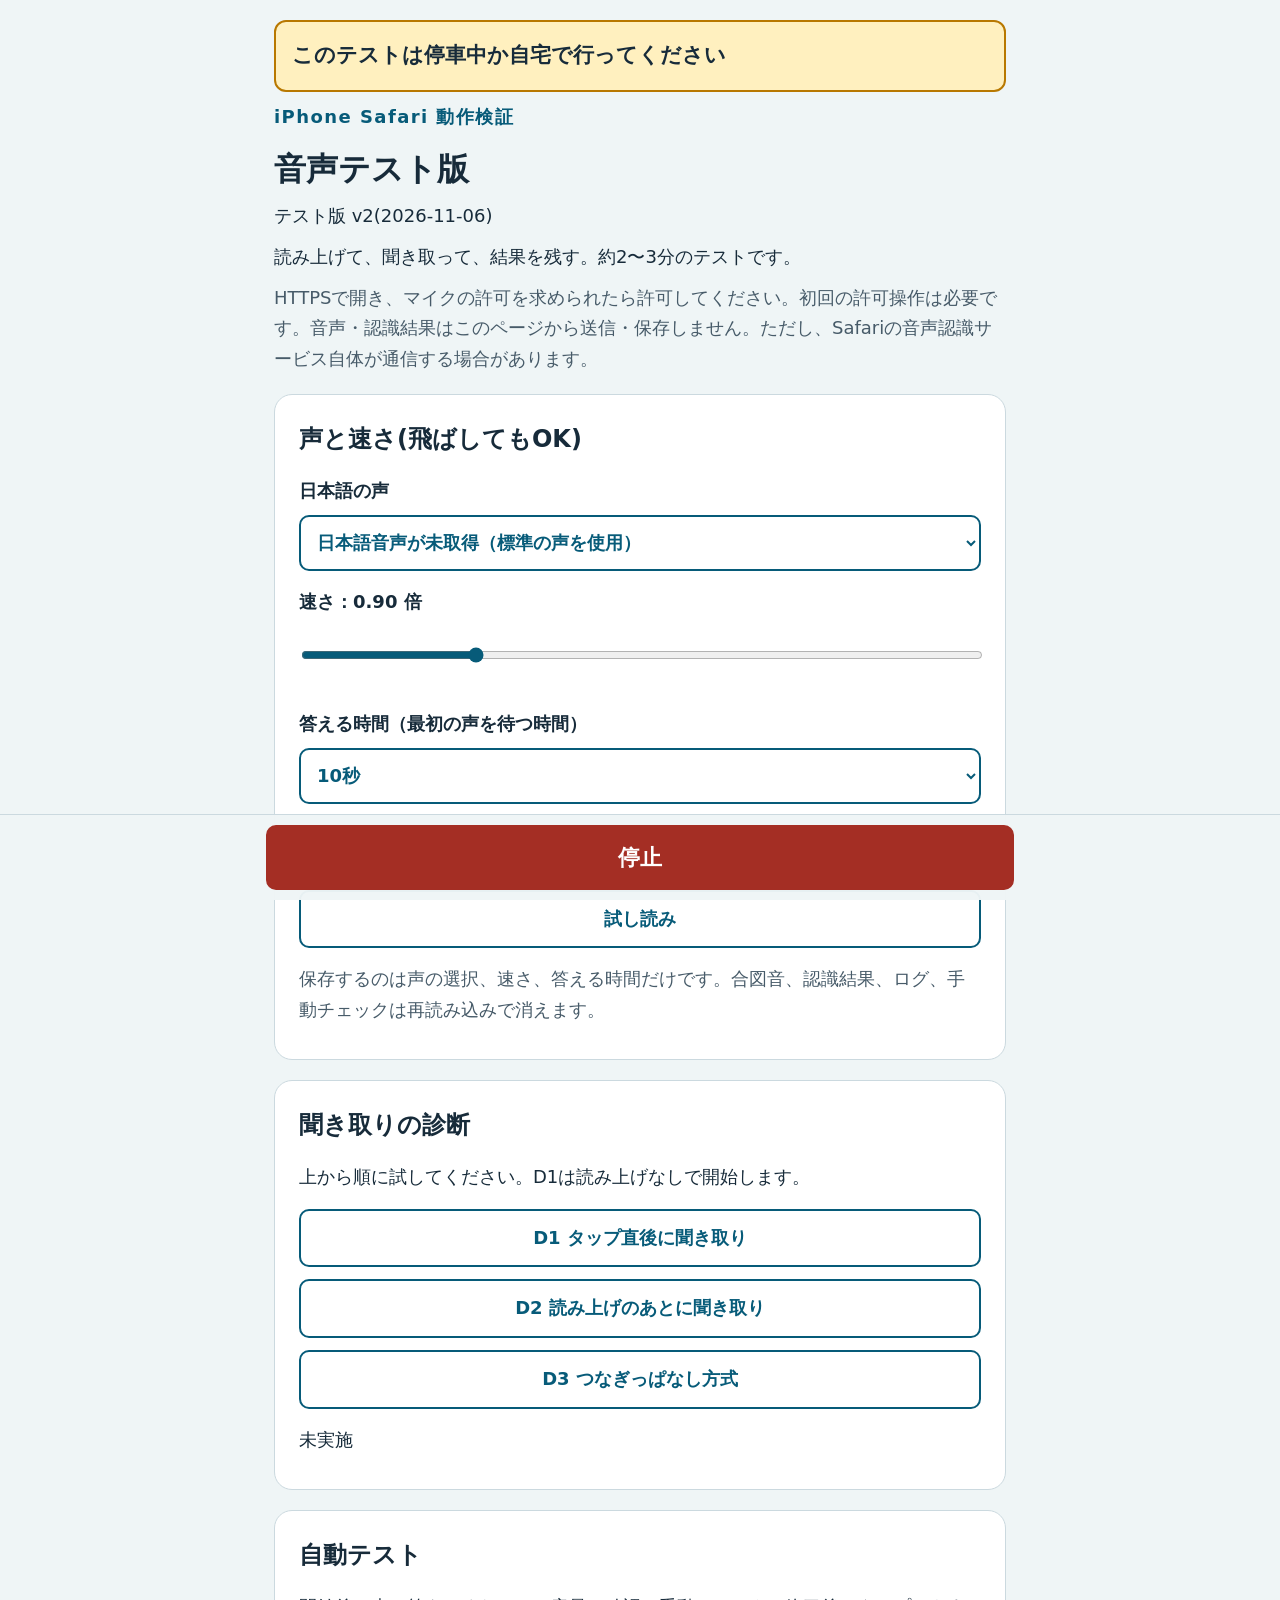
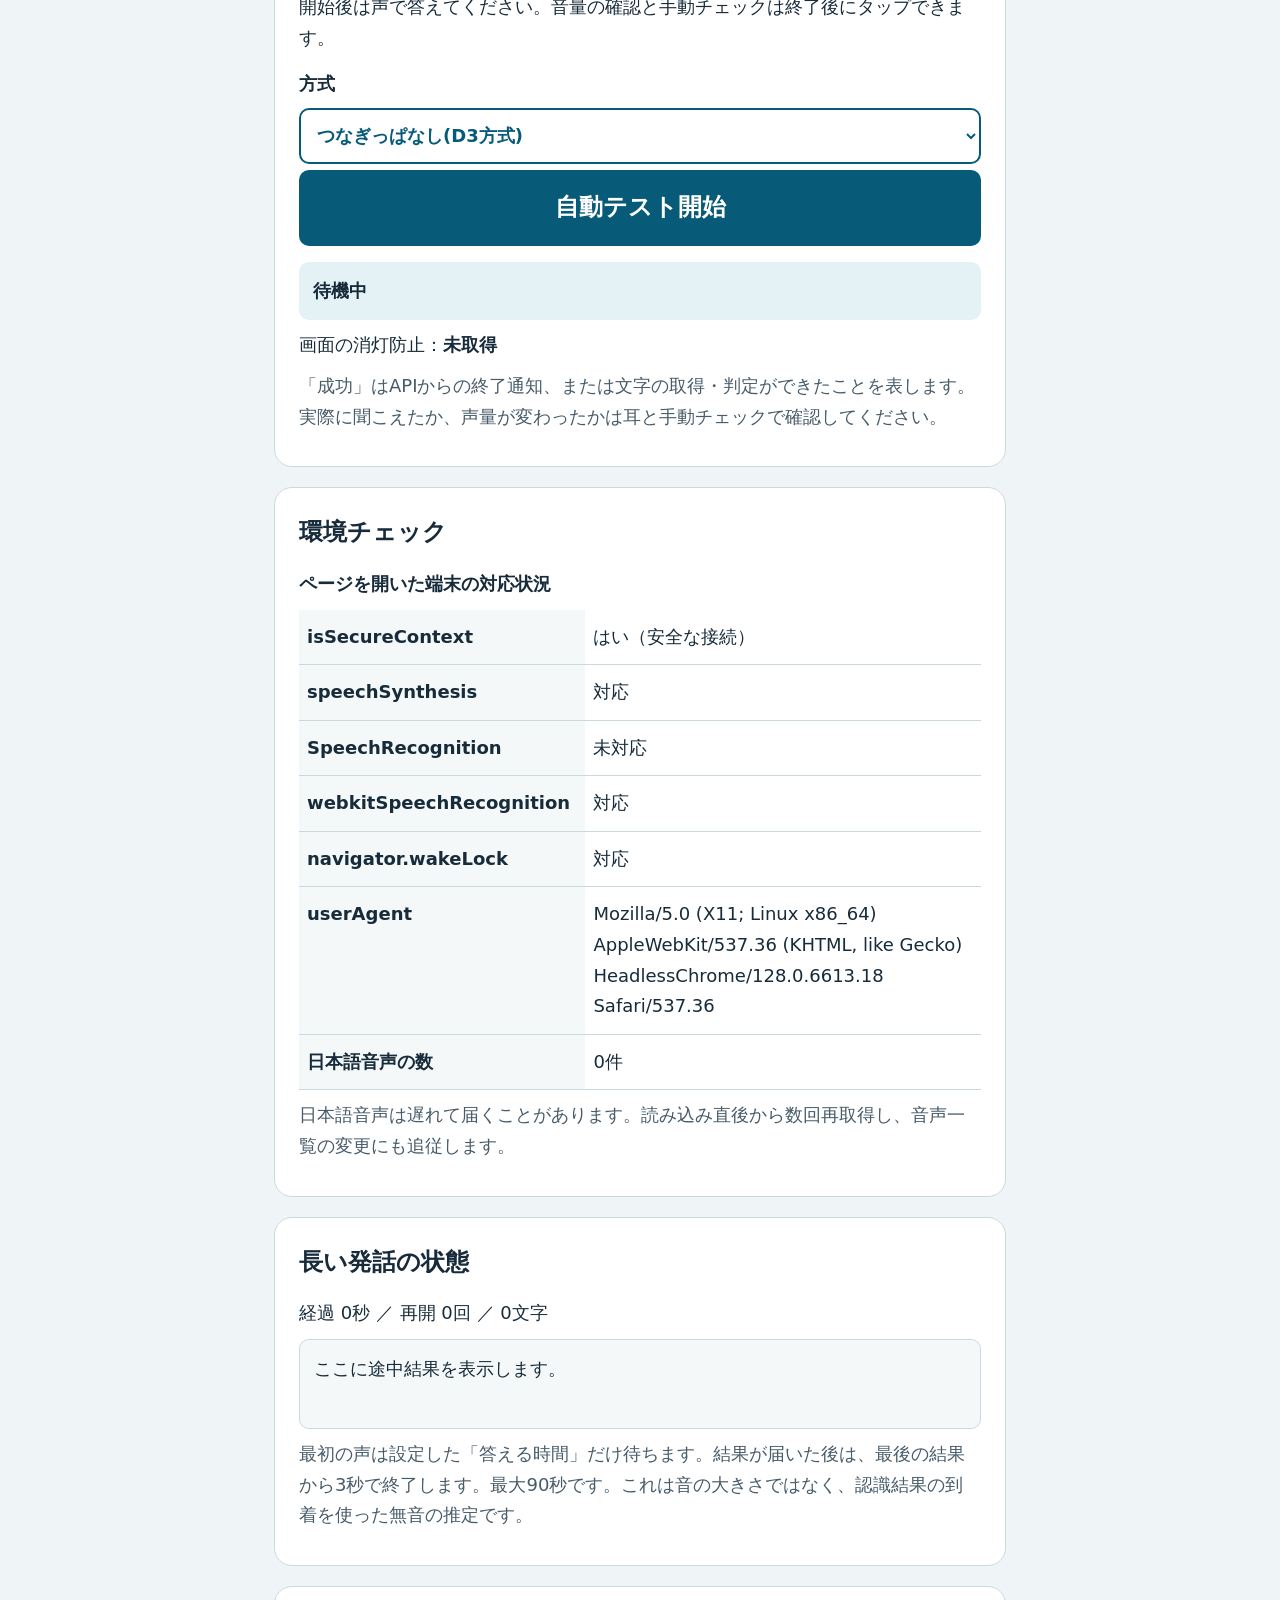
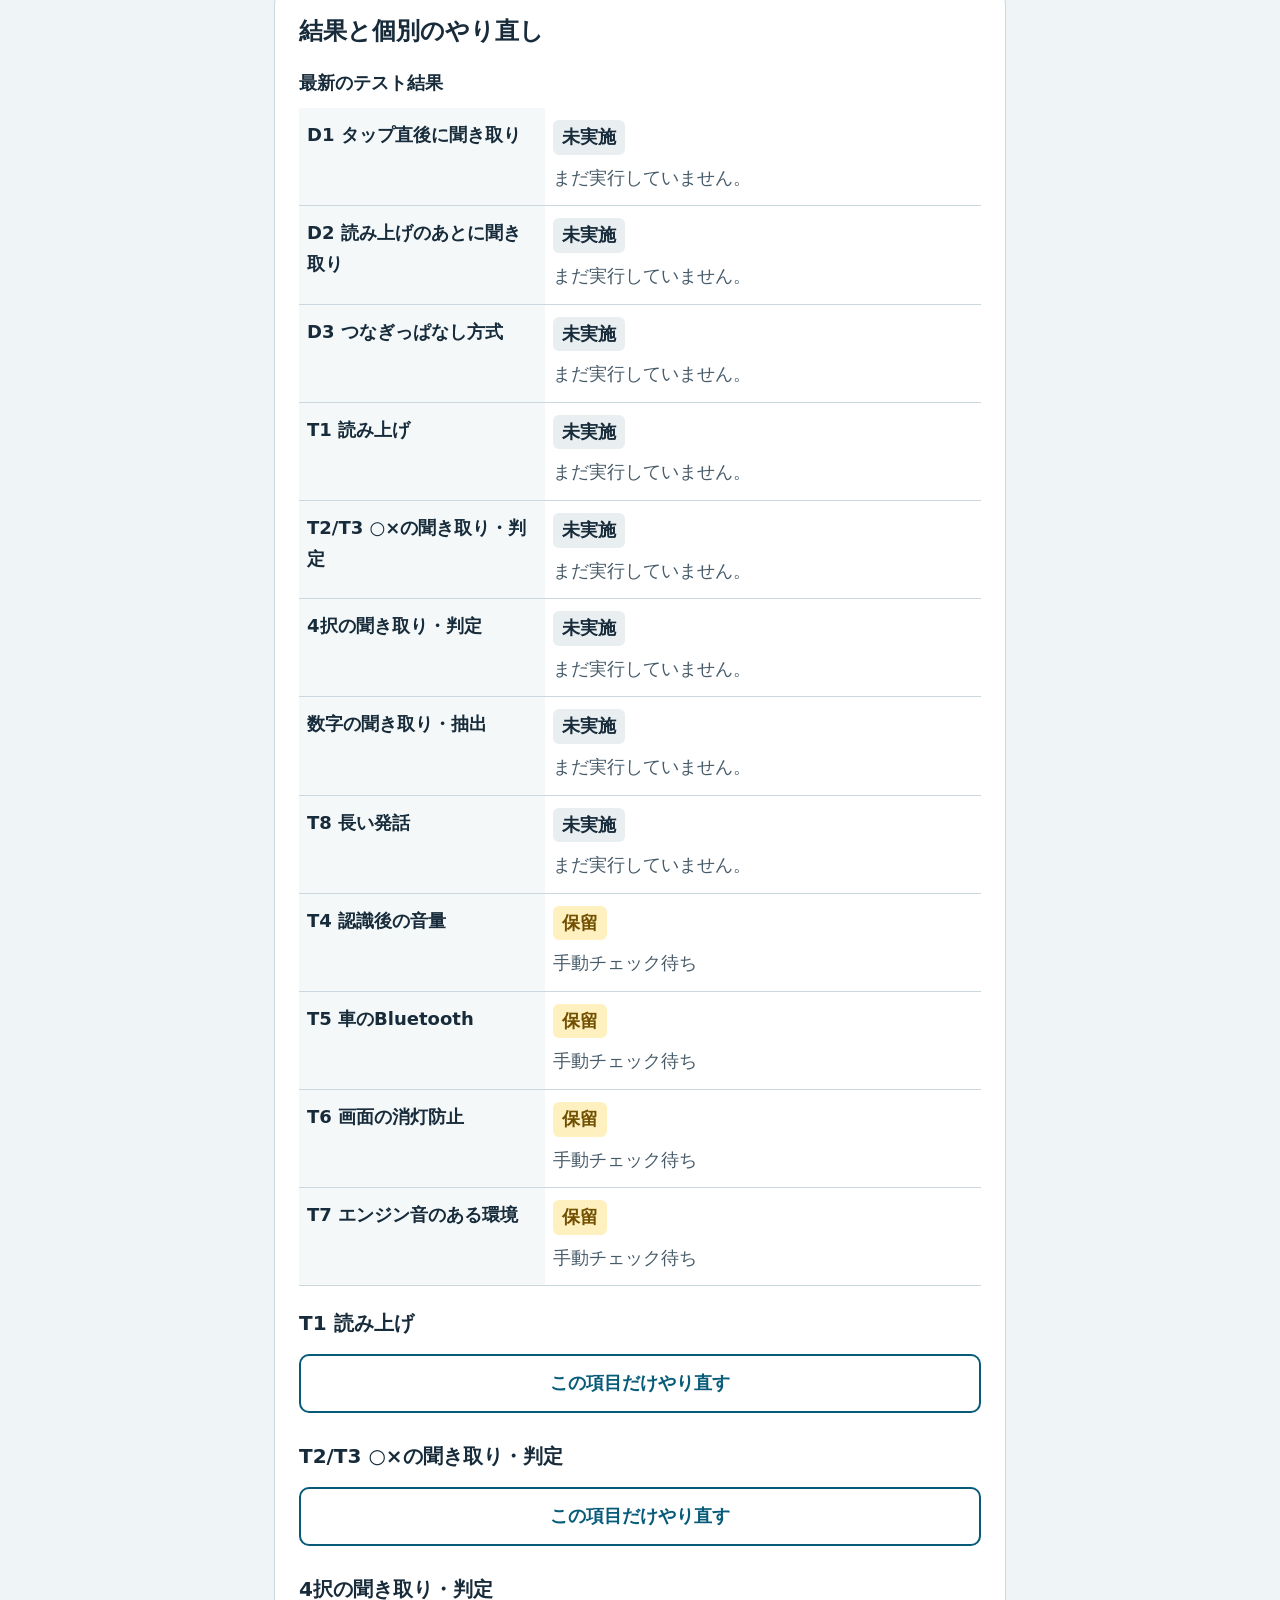
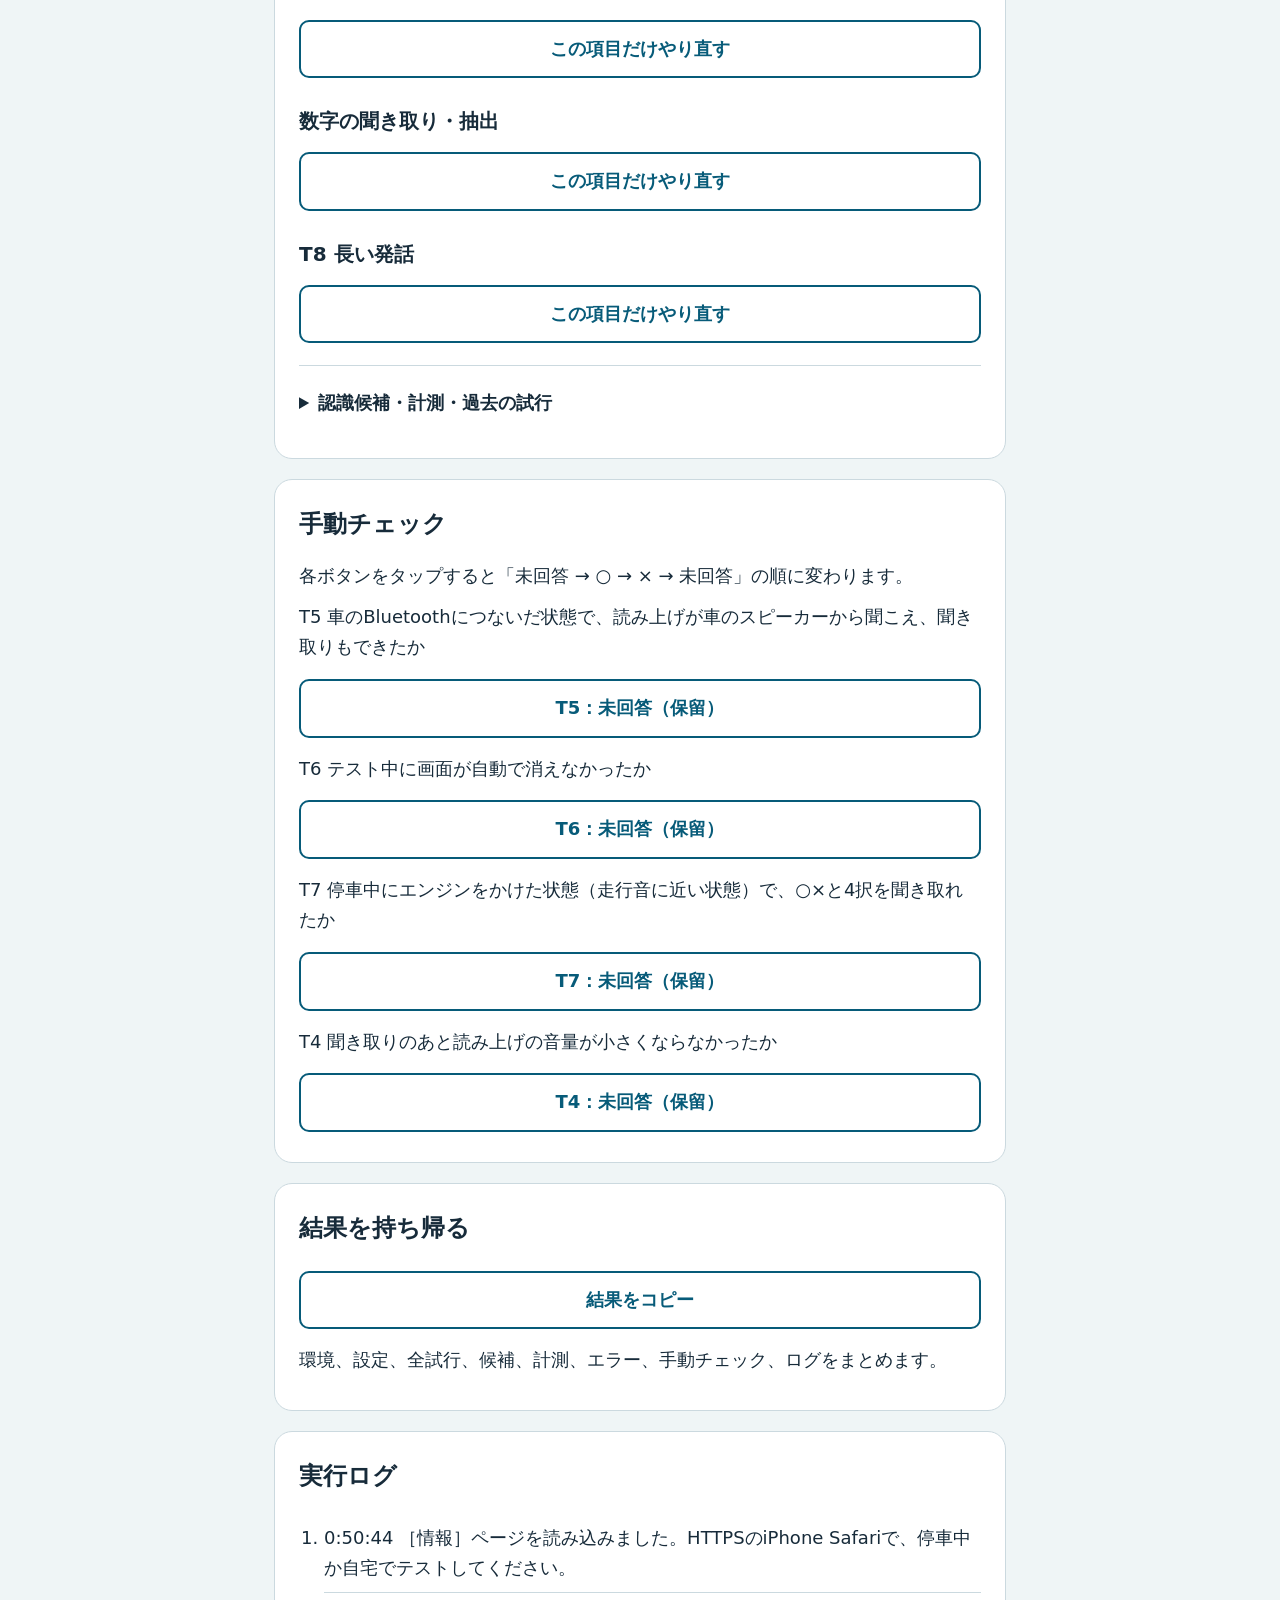
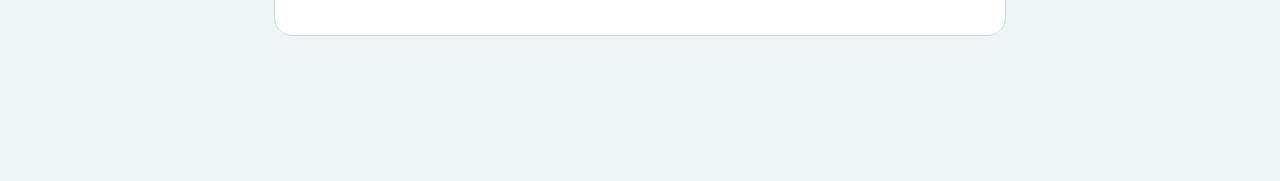
==== commit 34184401: "音声テスト版v2：聞き取り拒否の診断（D1〜D3）、つなぎっぱなし方式、答える時間の設定を追加 Co-Authored-By: Claude Opus 5.5 <noreply@anthropic.c" ====
--- a/test/index.html
+++ b/test/index.html
@@ -61,13 +61,54 @@
   <header>
     <p class="eyebrow">iPhone Safari 動作検証</p>
     <h1>音声テスト版</h1>
+    <p>テスト版 v2(2026-11-06)</p>
     <p>読み上げて、聞き取って、結果を残す。約2〜3分のテストです。</p>
     <p class="note">HTTPSで開き、マイクの許可を求められたら許可してください。初回の許可操作は必要です。音声・認識結果はこのページから送信・保存しません。ただし、Safariの音声認識サービス自体が通信する場合があります。</p>
   </header>
 
+  <section aria-labelledby="settings-heading">
+    <h2 id="settings-heading">声と速さ(飛ばしてもOK)</h2>
+    <label for="voice">日本語の声</label>
+    <select id="voice" data-setting><option value="">日本語音声を取得中（標準の声を使用）</option></select>
+    <label for="rate">速さ：<output id="rate-value" for="rate">0.90</output> 倍</label>
+    <input id="rate" data-setting type="range" min="0.7" max="1.5" step="0.05" value="0.9">
+    <label for="answer-time">答える時間（最初の声を待つ時間）</label>
+    <select id="answer-time" data-setting><option value="5">5秒</option><option value="10" selected>10秒</option><option value="15">15秒</option></select>
+    <label class="check" for="cue"><input id="cue" data-setting type="checkbox" checked>合図音を鳴らす</label>
+    <button id="sample" type="button" data-run>試し読み</button>
+    <p class="note">保存するのは声の選択、速さ、答える時間だけです。合図音、認識結果、ログ、手動チェックは再読み込みで消えます。</p>
+  </section>
+
+  <section id="recognition-help" aria-labelledby="help-heading" hidden>
+    <h2 id="help-heading">聞き取りが使えないとき</h2>
+    <ul>
+      <li>設定 → 一般 → キーボード →「音声入力」をオン</li>
+      <li>設定 → アプリ → Safari → マイク を「確認」または「許可」</li>
+      <li>スクリーンタイムの「コンテンツとプライバシーの制限」でSiriと音声入力が禁止されていないか</li>
+      <li>設定を直したらSafariでこのページを再読み込みし、下の「聞き取りの診断」を上から順に試す</li>
+    </ul>
+  </section>
+
+  <section aria-labelledby="diagnosis-heading">
+    <h2 id="diagnosis-heading">聞き取りの診断</h2>
+    <p>上から順に試してください。D1は読み上げなしで開始します。</p>
+    <button id="diagnosis-1" type="button" data-run>D1 タップ直後に聞き取り</button>
+    <button id="diagnosis-2" type="button" data-run>D2 読み上げのあとに聞き取り</button>
+    <button id="diagnosis-3" type="button" data-run>D3 つなぎっぱなし方式</button>
+    <p id="diagnosis-status" role="status" aria-live="polite">未実施</p>
+    <div id="diagnosis-volume" hidden>
+      <p>D3の読み上げ音量は小さくなりませんでしたか。</p>
+      <button id="diagnosis-same" type="button">同じ</button>
+      <button id="diagnosis-lower" type="button">小さくなった</button>
+      <p id="diagnosis-volume-answer" role="status">未回答</p>
+    </div>
+  </section>
+
   <section aria-labelledby="run-heading">
     <h2 id="run-heading">自動テスト</h2>
     <p>開始後は声で答えてください。音量の確認と手動チェックは終了後にタップできます。</p>
+    <label for="method">方式</label>
+    <select id="method" data-setting><option value="after">読み上げ後に開始(従来)</option><option value="connected" selected>つなぎっぱなし(D3方式)</option></select>
     <button id="start" class="primary" type="button" data-run>自動テスト開始</button>
     <p id="run-status" class="status" role="status" aria-live="polite">待機中</p>
     <p>画面の消灯防止：<strong id="wake-status">未取得</strong></p>
@@ -80,22 +121,12 @@
     <p class="note">日本語音声は遅れて届くことがあります。読み込み直後から数回再取得し、音声一覧の変更にも追従します。</p>
   </section>
 
-  <section aria-labelledby="settings-heading">
-    <h2 id="settings-heading">声と速さ</h2>
-    <label for="voice">日本語の声</label>
-    <select id="voice" data-setting><option value="">日本語音声を取得中（標準の声を使用）</option></select>
-    <label for="rate">速さ：<output id="rate-value" for="rate">1.00</output> 倍</label>
-    <input id="rate" data-setting type="range" min="0.7" max="1.5" step="0.05" value="1">
-    <label class="check" for="cue"><input id="cue" data-setting type="checkbox" checked>合図音を鳴らす</label>
-    <button id="sample" type="button" data-run>試し読み</button>
-    <p class="note">保存するのは声の選択と速さだけです。合図音、認識結果、ログ、手動チェックは再読み込みで消えます。</p>
-  </section>
 
   <section aria-labelledby="long-heading">
     <h2 id="long-heading">長い発話の状態</h2>
     <p id="long-stats" role="status">経過 0秒 ／ 再開 0回 ／ 0文字</p>
     <div id="long-text" class="live-text" aria-label="長い発話の認識結果">ここに途中結果を表示します。</div>
-    <p class="note">最初の声を8秒待ちます。結果が届いた後は、最後の結果から3秒で終了します。最大90秒です。これは音の大きさではなく、認識結果の到着を使った無音の推定です。</p>
+    <p class="note">最初の声は設定した「答える時間」だけ待ちます。結果が届いた後は、最後の結果から3秒で終了します。最大90秒です。これは音の大きさではなく、認識結果の到着を使った無音の推定です。</p>
   </section>
 
   <section id="volume-panel" aria-labelledby="volume-heading" hidden>
@@ -140,7 +171,7 @@
 <script>
 'use strict';
 (() => {
-  // 結果はメモリー内だけに保持し、声と速さ以外は保存しない。
+  // 結果はメモリー内だけに保持し、声、速さ、答える時間以外は保存しない。
   const $ = id => document.getElementById(id);
   const synth = window.speechSynthesis;
   const Recognition = window.SpeechRecognition || window.webkitSpeechRecognition;
@@ -151,7 +182,11 @@
   const logs = [];
   const history = [];
   const latest = new Map();
+  const version = 'テスト版 v2(2026-11-06)';
   const tests = [
+    { id:'D1', label:'D1 タップ直後に聞き取り' },
+    { id:'D2', label:'D2 読み上げのあとに聞き取り' },
+    { id:'D3', label:'D3 つなぎっぱなし方式' },
     { id:'T1', label:'T1 読み上げ', retry:true },
     { id:'T2T3', label:'T2/T3 ○×の聞き取り・判定', retry:true },
     { id:'choice', label:'4択の聞き取り・判定', retry:true },
@@ -202,7 +237,7 @@
     return id;
   }
   function clearTimer(id) { if (id != null) { window.clearTimeout(id); timers.delete(id); } }
-  function check(ctx) { if (ctx.stopped || currentRun !== ctx) throw new Stopped(); }
+  function check(ctx) { if (ctx.stopped || currentRun !== ctx) throw new Stopped(); if (ctx.blocked) throw ctx.blocked; }
   function delay(ms, ctx) {
     check(ctx);
     return new Promise((resolve, reject) => {
@@ -224,15 +259,16 @@
   function chosenVoice() { return japaneseVoices.find(voice => voiceKey(voice) === selectedVoiceKey) || null; }
   function settings() {
     const voice = chosenVoice();
-    return { voice, voiceKey:selectedVoiceKey, voiceName:voice ? `${voice.name}（${voice.lang}）` : '標準の日本語音声（声を指定しない）', rate:Number($('rate').value), cue:$('cue').checked };
+    return { voice, voiceKey:selectedVoiceKey, voiceName:voice ? `${voice.name}（${voice.lang}）` : '標準の日本語音声（声を指定しない）', rate:Number($('rate').value), cue:$('cue').checked, answerTime:Number($('answer-time').value), method:$('method').value };
   }
   function saveSettings() {
-    try { localStorage.setItem(storageKey, JSON.stringify({ voice:selectedVoiceKey, rate:Number($('rate').value) })); }
+    try { localStorage.setItem(storageKey, JSON.stringify({ voice:selectedVoiceKey, rate:Number($('rate').value), answerTime:Number($('answer-time').value) })); }
     catch (error) { log(`設定を保存できません：${errorText(error)}`, '注意'); }
   }
   function loadSettings() {
     try {
       const stored = JSON.parse(localStorage.getItem(storageKey) || 'null');
+      if (stored && [5,10,15].includes(stored.answerTime)) $('answer-time').value = String(stored.answerTime);
       if (stored && typeof stored.voice === 'string') selectedVoiceKey = stored.voice;
       if (stored && Number.isFinite(stored.rate) && stored.rate >= 0.7 && stored.rate <= 1.5) $('rate').value = String(stored.rate);
     } catch (error) { log(`保存済み設定を読み込めません：${errorText(error)}`, '注意'); }
@@ -363,12 +399,15 @@
       const finish = (error, end) => {
         if (finished) return; finished = true;
         clearTimer(timer); ctx.cancelers.delete(cancel);
+        if (ctx.failSpeech === failSpeech) ctx.failSpeech = null;
         if (utterance) utterance.onend = utterance.onerror = null;
         if (heldUtterance === utterance) heldUtterance = null;
         speech.elapsedMs = Math.round(performance.now() - started); speech.end = end;
         if (error) { speech.error = errorText(error); reject(error); }
         else { ctx.lastSpeechEnd = performance.now(); ctx.lastSpeechEndType = end; log(`読み上げ終了：${end}（${speech.elapsedMs}ms）`); resolve(speech); }
       };
+      const failSpeech = error => { finish(error, '認識の許可エラー'); try { synth.cancel(); } catch (_) {} };
+      ctx.failSpeech = failSpeech;
       const cancel = () => finish(new Stopped(), '中断');
       ctx.cancelers.add(cancel);
       try {
@@ -393,7 +432,7 @@
 
   const recognitionErrors = {
     'not-allowed':'マイクの許可が必要です。Safariのこのサイトのマイク設定を確認してください。',
-    'service-not-allowed':'iPhoneの設定で「Siriと音声入力」をオンにする必要がある可能性があります。',
+    'service-not-allowed':'音声入力、Safariのマイク許可、スクリーンタイムの制限を確認してください。タップの同期処理内以外での開始が拒否された可能性もあります。設定後に再読み込みし、D1から診断してください。',
     'no-speech':'聞き取れませんでした。',
     'audio-capture':'マイクが使えません。接続先や他のアプリの使用状況を確認してください。',
     'network':'通信エラーです。音声認識サービスへの接続を確認してください。',
@@ -408,143 +447,160 @@
   }
   async function beforeListening(ctx) {
     check(ctx);
+    await speak('どうぞ。', ctx, ctx.record);
     const elapsed = performance.now() - (ctx.lastSpeechEnd || performance.now());
     await delay(Math.max(0, 300 - elapsed), ctx);
     await playCue(ctx);
     check(ctx);
   }
-  function recognize(ctx, record, isLong = false) {
+  function denied(error) { return error && ['service-not-allowed','not-allowed'].includes(error.code); }
+  // 認識の寿命と回答受付区間を分離する。start()まで待機を挟まない。
+  function createSession(ctx, events = []) {
+    const engine = { events, error:null, receiver:null, session:0, restarts:0, closed:false, metrics:[] };
+    let rec = null, restartTimer = null, startTimer = null;
+    const stamp = (name, code = '') => {
+      const entry = { at:new Date().toISOString(), name, code, session:engine.session };
+      events.push(entry); log(`認識${entry.session} ${name}${code ? `［${code}］` : ''}：${entry.at}`);
+      renderResults();
+    };
+    const fail = error => {
+      engine.error = error;
+      if (denied(error)) {
+        ctx.blocked = error; ctx.permissionFailed = true;
+        $('recognition-help').hidden = false;
+        if (ctx.failSpeech) ctx.failSpeech(error);
+      }
+      if (engine.receiver) engine.receiver.fail(error);
+    };
+    engine.close = () => {
+      if (engine.closed) return;
+      engine.closed = true; clearTimer(restartTimer); clearTimer(startTimer);
+      ctx.cancelers.delete(cancel);
+      if (rec) {
+        // 終了イベントだけを記録し、再開を止める。
+        try { rec.stop(); } catch (error) { stamp('stop失敗', error.name || 'exception'); }
+        try { rec.abort(); } catch (error) { log(errorText(error), '注意'); }
+        if (activeRecognition === rec) activeRecognition = null;
+      }
+    };
+    const cancel = () => { if (engine.receiver) engine.receiver.fail(new Stopped()); engine.close(); };
+    ctx.cancelers.add(cancel);
+    const start = () => {
+      if (engine.closed || ctx.stopped || currentRun !== ctx || engine.error) return;
+      engine.session++;
+      if (engine.session > 1) engine.restarts++;
+      const session = engine.session;
+      const requested = performance.now();
+      let started = null;
+      const metric = { session, requestedMs:requested, requestToStartMs:null, speechEndToStartMs:null, startToResultMs:null, speechEndType:ctx.lastSpeechEndType || '未取得', resultEvents:[] };
+      engine.metrics.push(metric);
+      const ignored = new Set(), owners = new Map();
+      try {
+        if (!Recognition) throw recognitionError('unsupported');
+        rec = new Recognition(); const own = rec; activeRecognition = own;
+        own.lang = 'ja-JP'; own.continuous = true; own.interimResults = true; own.maxAlternatives = 3;
+        own.onstart = () => {
+          started = performance.now(); metric.requestToStartMs = Math.round(started - requested);
+          metric.speechEndToStartMs = ctx.lastSpeechEnd == null ? null : Math.round(started - ctx.lastSpeechEnd);
+          stamp('onstart'); clearTimer(startTimer);
+        };
+        own.onresult = event => {
+          if (engine.closed || ctx.stopped || currentRun !== ctx) return;
+          for (let i = event.resultIndex; i < event.results.length; i++) {
+            // 読み上げ中の結果と前の回答の更新を捨てる。
+            if (!engine.receiver) { ignored.add(i); continue; }
+            if (ignored.has(i)) continue;
+            if (owners.has(i) && owners.get(i) !== engine.receiver) continue;
+            owners.set(i, engine.receiver);
+            const now = performance.now();
+            const resultDelay = started === null ? null : Math.round(now - started);
+            if (metric.startToResultMs === null) metric.startToResultMs = resultDelay;
+            metric.resultEvents.push({ sinceStartMs:resultDelay, sinceRequestMs:Math.round(now - requested), chars:Array.from(event.results[i][0]?.transcript || '').length });
+            engine.receiver.metric(metric);
+            const result = event.results[i];
+            engine.receiver.result({ session, index:i, final:!!result.isFinal,
+              candidates:Array.from(result, item => ({ text:item.transcript || '', confidence:Number.isFinite(item.confidence) ? item.confidence : null })) });
+          }
+        };
+        own.onerror = event => {
+          stamp('onerror', event.error || 'unknown');
+          if (engine.closed || ctx.stopped) return;
+          const error = recognitionError(event.error || 'unknown');
+          if (engine.receiver) engine.receiver.noteError(error);
+          if (error.code !== 'no-speech') { fail(error); engine.close(); }
+        };
+        own.onend = () => {
+          stamp('onend'); clearTimer(startTimer);
+          if (activeRecognition === own) activeRecognition = null;
+          if (!engine.closed && !ctx.stopped && currentRun === ctx && !engine.error) {
+            stamp('再開予定'); restartTimer = later(start, 250);
+          }
+        };
+        stamp(engine.session === 1 ? 'start要求' : '再開start要求');
+        // 開始イベントが来ない場合の保険タイマー。
+        startTimer = later(() => { stamp('開始応答タイムアウト', 'start-failed'); fail(recognitionError('start-failed')); engine.close(); }, 8000);
+        own.start();
+      } catch (error) {
+        if (!error.code) error = recognitionError(error.name === 'NotAllowedError' ? 'not-allowed' : 'start-failed', errorText(error));
+        stamp('start例外', error.code); fail(error); engine.close();
+      }
+    };
+    engine.start = start;
+    return engine;
+  }
+  function recognize(ctx, record, isLong = false, parser = null, seconds = ctx.settings.answerTime) {
     check(ctx);
     const attempt = { at:new Date().toISOString(), long:isLong, text:'', candidates:[], segments:[], metrics:[], errors:[], restarts:0, elapsedMs:0, end:null };
     record.attempts.push(attempt);
+    const engine = ctx.engine || createSession(ctx, record.events);
+    const ownSession = !ctx.engine;
     return new Promise((resolve, reject) => {
-      let done = false, recognition = null, deadlineTimer, tickTimer, restartTimer, silenceTimer, initialTimer;
-      let sessionResults = new Map(), completedText = '', session = 0, lastResultAt = null;
-      const began = performance.now();
-      const countChars = text => Array.from(text).length;
-      const sessionText = () => [...sessionResults.values()].map(segment => segment.candidates[0]?.text || '').join('');
+      const began = performance.now(), restarts = engine.restarts;
+      let done = false, initialTimer, silenceTimer, deadlineTimer, tickTimer;
+      const noteError = error => attempt.errors.push({ code:error.code || 'exception', message:errorText(error), at:new Date().toISOString() });
       const update = () => {
-        attempt.text = completedText + sessionText();
-        attempt.elapsedMs = Math.round(performance.now() - began);
+        attempt.elapsedMs = Math.round(performance.now() - began); attempt.restarts = engine.restarts - restarts;
         if (isLong) {
           $('long-text').textContent = attempt.text || '聞き取り中です。声で話してください。';
-          $('long-stats').textContent = `経過 ${Math.floor(attempt.elapsedMs / 1000)}秒 ／ 再開 ${attempt.restarts}回 ／ ${countChars(attempt.text)}文字`;
+          $('long-stats').textContent = `経過 ${Math.floor(attempt.elapsedMs / 1000)}秒 ／ 再開 ${attempt.restarts}回 ／ ${Array.from(attempt.text).length}文字`;
         }
       };
-      const detach = rec => { rec.onstart = rec.onresult = rec.onerror = rec.onend = rec.onnomatch = null; };
       const finish = (error, end) => {
         if (done) return; done = true;
-        [deadlineTimer,tickTimer,restartTimer,silenceTimer,initialTimer].forEach(clearTimer);
-        ctx.cancelers.delete(cancel);
-        if (recognition) {
-          detach(recognition);
-          try { recognition.abort(); } catch (abortError) { log(`認識の終了処理：${errorText(abortError)}`, '注意'); }
-          if (activeRecognition === recognition) activeRecognition = null;
-        }
+        [initialTimer,silenceTimer,deadlineTimer,tickTimer].forEach(clearTimer);
+        ctx.cancelers.delete(cancel); engine.receiver = null;
+        if (ownSession) engine.close();
         update(); attempt.end = end;
-        if (error && !(error instanceof Stopped)) {
-          if (!attempt.errors.some(entry => entry.code === error.code && entry.message === error.message)) attempt.errors.push({ code:error.code || 'exception', message:errorText(error), at:new Date().toISOString() });
-          log(`聞き取り終了：${errorText(error)}`, 'エラー');
-        } else log(`聞き取り終了：${end} ／ ${countChars(attempt.text)}文字 ／ 再開${attempt.restarts}回`);
+        if (error && !(error instanceof Stopped)) noteError(error);
         renderResults();
         if (error) reject(error); else resolve(attempt);
       };
-      const cancel = () => finish(new Stopped(), '中断');
-      ctx.cancelers.add(cancel);
-      const safe = handler => event => {
-        if (done || ctx.stopped || currentRun !== ctx) return;
-        try { handler(event); } catch (error) { finish(error, '例外'); }
-      };
-      const armSilence = () => {
-        clearTimer(silenceTimer);
-        silenceTimer = later(() => finish(null, '最後の結果から3秒経過'), Math.max(0, 3000 - (performance.now() - lastResultAt)));
-      };
-      const startSession = () => {
-        if (done) return;
-        try {
-          check(ctx);
-          if (!Recognition) { finish(recognitionError('unsupported'), '未対応'); return; }
-          if (isLong && performance.now() - began >= 90000) { finish(null, '最大90秒'); return; }
-          if (isLong && lastResultAt !== null && performance.now() - lastResultAt >= 3000) { finish(null, '最後の結果から3秒経過'); return; }
-          session++;
-          if (session > 1) { attempt.restarts++; log(`長い発話の認識を自動再開：${attempt.restarts}回目`); }
-          sessionResults = new Map();
-          const rec = new Recognition(); recognition = rec; activeRecognition = rec;
-          rec.lang = 'ja-JP'; rec.maxAlternatives = 3; rec.interimResults = isLong; rec.continuous = isLong;
-          const requested = performance.now();
-          const metric = { session, requestedMs:Math.round(requested - began), requestToStartMs:null, speechEndToStartMs:null, startToResultMs:null, speechEndType:ctx.lastSpeechEndType || '未取得', resultEvents:[] };
-          attempt.metrics.push(metric);
-          let started = null;
-          rec.onstart = safe(() => {
-            started = performance.now(); metric.requestToStartMs = Math.round(started - requested);
-            metric.speechEndToStartMs = ctx.lastSpeechEnd == null ? null : Math.round(started - ctx.lastSpeechEnd);
-            log(`認識開始（${session}回目）：読み上げ終了→開始 ${metric.speechEndToStartMs ?? '未取得'}ms ／ 開始要求→開始 ${metric.requestToStartMs}ms`);
-            $('run-status').textContent = isLong ? 'T8 長い発話を聞き取り中（3秒無音・最大90秒）' : `${record.label}：聞き取り中（最大8秒）`;
-          });
-          rec.onresult = safe(event => {
-            for (const index of [...sessionResults.keys()]) {
-              if (index >= event.results.length) sessionResults.delete(index);
-            }
-            let hasText = false;
-            for (let i = event.resultIndex; i < event.results.length; i++) {
-              const result = event.results[i];
-              const candidates = Array.from({ length:result.length }, (_, j) => ({ text:result[j].transcript || '', confidence:Number.isFinite(result[j].confidence) ? result[j].confidence : null }));
-              const segment = { session, index:i, final:!!result.isFinal, candidates };
-              sessionResults.set(i, segment);
-              const oldIndex = attempt.segments.findIndex(item => item.session === session && item.index === i);
-              if (oldIndex >= 0) attempt.segments[oldIndex] = segment; else attempt.segments.push(segment);
-              if (candidates.some(candidate => candidate.text.trim())) hasText = true;
-            }
-            attempt.candidates = attempt.segments.flatMap(segment => segment.candidates.map(candidate => ({ ...candidate, session:segment.session, index:segment.index, final:segment.final })));
-            update();
-            const now = performance.now();
-            const resultDelay = started === null ? null : Math.round(now - started);
-            if (metric.startToResultMs === null && resultDelay !== null) metric.startToResultMs = resultDelay;
-            metric.resultEvents.push({ sinceStartMs:resultDelay, sinceRequestMs:Math.round(now - requested), chars:countChars(attempt.text) });
-            log(`認識結果：開始→結果 ${resultDelay ?? '開始イベント未取得'}ms ／ ${attempt.text || '文字なし'}`);
-            if (!isLong) {
-              if (hasText) finish(null, '結果取得');
-              else finish(recognitionError('no-speech'), '文字なし');
-              return;
-            }
-            if (hasText) { lastResultAt = now; clearTimer(initialTimer); armSilence(); }
-          });
-          rec.onnomatch = safe(() => { if (!isLong) finish(recognitionError('no-speech'), '一致する認識なし'); });
-          rec.onerror = safe(event => {
-            const code = event.error || 'unknown';
-            const error = recognitionError(code);
-            attempt.errors.push({ code, message:error.message, at:new Date().toISOString() });
-            log(`認識エラー［${code}］：${error.message}`, 'エラー');
-            // 長い発話の一時的な無音は全体の無音タイマーに任せ、終了イベントで再開する。
-            if (isLong && code === 'no-speech') return;
-            finish(error, '認識エラー');
-          });
-          rec.onend = safe(() => {
-            detach(rec);
-            if (activeRecognition === rec) activeRecognition = null;
-            if (!isLong) { finish(recognitionError('no-speech'), '結果がないまま終了'); return; }
-            completedText += sessionText(); sessionResults = new Map(); recognition = null;
-            update();
-            log('長い発話：認識サービスが終了したため、制限時間内で再開します');
-            restartTimer = later(startSession, 250);
-          });
-          log(`認識開始を要求：${isLong ? '長い発話' : '短い回答'}・候補は最大3件`);
-          rec.start();
-        } catch (error) {
-          if (!(error instanceof Stopped) && !error.code) error = recognitionError('start-failed', errorText(error));
-          finish(error, '開始失敗');
+      const cancel = () => finish(new Stopped(), '中断'); ctx.cancelers.add(cancel);
+      engine.receiver = {
+        fail:error => finish(error, '認識エラー'), noteError,
+        metric:item => { if (!attempt.metrics.includes(item)) attempt.metrics.push(item); },
+        result:segment => {
+          if (done) return;
+          const index = attempt.segments.findIndex(item => item.session === segment.session && item.index === segment.index);
+          if (index < 0) attempt.segments.push(segment); else attempt.segments[index] = segment;
+          attempt.text = attempt.segments.map(item => item.candidates[0]?.text || '').join('');
+          attempt.candidates = attempt.segments.flatMap(item => item.candidates);
+          update(); log(`認識結果：${attempt.text || '文字なし'}`);
+          if (!attempt.candidates.some(item => item.text.trim())) return;
+          clearTimer(initialTimer);
+          clearTimer(silenceTimer);
+          if (isLong || !parser || selectCandidate(attempt, parser)) {
+            silenceTimer = later(() => finish(null, isLong ? '最後の結果から3秒経過' : '最後の結果から1.5秒経過'), isLong ? 3000 : 1500);
+          }
         }
       };
-      if (isLong) {
-        $('long-text').textContent = '聞き取りを開始します。';
-        const tick = () => { if (!done) { update(); tickTimer = later(tick, 250); } };
-        tick();
-        deadlineTimer = later(() => {
-          if (attempt.text.trim()) finish(null, '最大90秒'); else finish(recognitionError('no-speech'), '最大90秒・文字なし');
-        }, 90000);
-        initialTimer = later(() => finish(recognitionError('no-speech'), '最初の声が8秒以内に届きませんでした'), 8000);
-      } else deadlineTimer = later(() => finish(recognitionError('no-speech', '8秒でタイムアウトし、認識を中断しました'), '8秒タイムアウト'), 8000);
-      startSession();
+      $('run-status').textContent = `${record.label}：何か話してください（最初の声を最大${seconds}秒待ちます）`;
+      if (record.id === 'D1' || record.id === 'D2') $('diagnosis-status').textContent = '何か話してください(最大8秒)';
+      initialTimer = later(() => finish(recognitionError('no-speech'), `最初の声が${seconds}秒以内に届きませんでした`), seconds * 1000);
+      deadlineTimer = later(() => finish(attempt.text.trim() ? null : recognitionError('no-speech'), isLong ? '最大90秒' : '回答の制限時間'), isLong ? 90000 : /^D[12]$/.test(record.id) ? 8000 : (seconds + 15) * 1000);
+      const tick = () => { if (!done) { update(); tickTimer = later(tick, 250); } }; if (isLong) tick();
+      if (engine.error) finish(engine.error, '開始失敗');
+      else if (ownSession) engine.start();
     });
   }
 
@@ -610,7 +666,7 @@
       if (turn === 1) await speak('聞き取れませんでした。もう一度どうぞ。', ctx, record);
       await beforeListening(ctx);
       try {
-        const attempt = await recognize(ctx, record, isLong);
+        const attempt = await recognize(ctx, record, isLong, parser);
         const parsed = isLong ? (attempt.text.trim() ? { value:attempt.text, label:`${Array.from(attempt.text).length}文字` } : null) : selectCandidate(attempt, parser);
         attempt.parsed = parsed;
         if (parsed) { record.parsed = parsed; record.text = attempt.text; return { attempt, parsed }; }
@@ -628,7 +684,7 @@
   }
   function makeRecord(id, ctx) {
     const test = tests.find(item => item.id === id);
-    const record = { id, label:test.label, run:ctx.id, at:new Date().toISOString(), endedAt:null, status:'実行中', summary:'実行中', text:'', parsed:null, settings:{ voice:ctx.settings.voiceName, rate:ctx.settings.rate, cue:ctx.settings.cue }, speeches:[], attempts:[], errors:[] };
+    const record = { id, label:test.label, run:ctx.id, at:new Date().toISOString(), endedAt:null, status:'実行中', summary:'実行中', text:'', parsed:null, settings:{ voice:ctx.settings.voiceName, rate:ctx.settings.rate, cue:ctx.settings.cue, answerTime:ctx.settings.answerTime, method:ctx.settings.method }, speeches:[], attempts:[], errors:[], events:ctx.events };
     history.push(record); latest.set(id, record); ctx.record = record; renderResults();
     return record;
   }
@@ -685,7 +741,7 @@
       record.summary = error instanceof Stopped ? '停止ボタンで中断しました。' : errorText(error);
       record.errors.push({ code:error instanceof Stopped ? 'stopped' : error.code || 'exception', message:record.summary, at:new Date().toISOString() });
       log(`${record.label}：${record.summary}`, error instanceof Stopped ? '注意' : 'エラー');
-      if (error instanceof Stopped) throw error;
+      if (error instanceof Stopped || denied(error)) throw error;
     } finally {
       record.endedAt = new Date().toISOString(); ctx.record = null;
       log(`${record.label}：${record.status} ／ ${record.summary}`); renderResults();
@@ -697,21 +753,56 @@
   }
   function launch(kind) {
     if (currentRun) { log('実行中です。停止してからやり直してください。', '注意'); return; }
-    const ctx = { id:++runSequence, stopped:false, cancelers:new Set(), settings:settings(), lastSpeechEnd:null, lastSpeechEndType:null, record:null };
+    const ctx = { id:++runSequence, stopped:false, cancelers:new Set(), settings:settings(), lastSpeechEnd:null, lastSpeechEndType:null, record:null, events:[], engine:null, blocked:null };
     currentRun = ctx; setBusy(true);
     $('run-status').textContent = '準備中：声・合図音・画面の消灯防止';
     log(`実行${ctx.id}：開始 ／ 声：${ctx.settings.voiceName} ／ 速さ：${ctx.settings.rate}倍`);
-    // 三つの操作を開始クリックの同期処理内で行う。ここまで待機処理を入れない。
-    const unlocked = speak('はい。', ctx).then(value => ({ value }), error => ({ error }));
+    let diagnostic = /^D[123]$/.test(kind) ? makeRecord(kind, ctx) : null;
+    if (kind === 'D3') $('diagnosis-volume').hidden = true;
+    if (kind === 'D3' || (!diagnostic && kind !== 'sample' && ctx.settings.method === 'connected')) {
+      ctx.engine = createSession(ctx, ctx.events);
+      ctx.engine.start(); // クリックの同期処理内で直接開始する。
+    }
+    let unlocked;
+    if (kind === 'D1') {
+      // recognizeのPromise executor内で直接startする。await・読み上げを挟まない。
+      unlocked = recognize(ctx, diagnostic, false, null, 8).then(value => ({ value }), error => ({ error }));
+    } else {
+      try { unlocked = speak(kind === 'D2' ? '何か話してください' : 'はい。', ctx, diagnostic).then(value => ({ value }), error => ({ error })); }
+      catch (error) { unlocked = Promise.resolve({ error }); }
+    }
     prepareAudio(ctx);
     requestWake(ctx);
-    void runFlow(ctx, kind, unlocked).catch(error => { log(`実行処理の例外：${errorText(error)}`, 'エラー'); if (currentRun === ctx) stopAll(); });
-  }
-  async function runFlow(ctx, kind, unlocked) {
+    void runFlow(ctx, kind, unlocked, diagnostic).catch(error => { log(`実行処理の例外：${errorText(error)}`, 'エラー'); if (currentRun === ctx) stopAll(); });
+  }
+  async function runFlow(ctx, kind, unlocked, diagnostic) {
     let completed = false;
     try {
       const result = await unlocked; check(ctx);
-      if (result.error) log(`読み上げの初期化：${errorText(result.error)}`, 'エラー');
+      if (result.error) { if (diagnostic || denied(result.error)) throw result.error; log(errorText(result.error), 'エラー'); }
+      if (diagnostic) {
+        if (kind === 'D1' || kind === 'D2') {
+          if (kind === 'D2' && result.value.end !== '終了イベント') throw recognitionError('start-failed', '読み上げのonendが届かなかったためD2を中止しました');
+          const attempt = kind === 'D1' ? result.value : await recognize(ctx, diagnostic, false, null, 8);
+          diagnostic.status = attempt.text.trim() ? '成功' : '失敗';
+          diagnostic.summary = `聞き取った文字：${attempt.text || '（なし）'}`;
+        } else {
+          const answers = [];
+          for (const [prompt, parser] of [
+            ['まる、か、ばつ、で答えてください。日本の首都は東京である。', parseBoolean],
+            ['1番から4番で答えてください。1番、りんご。2番、みかん。', parseChoice]
+          ]) {
+            await speak(prompt, ctx, diagnostic);
+            const answer = await ask(ctx, diagnostic, parser);
+            answers.push(answer ? answer.parsed.label : '判定できませんでした');
+            await speak(answer ? `判定は、${answer.parsed.label}、です。` : '判定できませんでした。', ctx, diagnostic);
+          }
+          diagnostic.status = answers.every(answer => answer !== '判定できませんでした') ? '成功' : '失敗';
+          diagnostic.summary = `2問の判定：${answers.join(' ／ ')}。聞き取った文字：${diagnostic.attempts.map(item => item.text || '（なし）').join(' ／ ')}。音量：未回答`;
+          $('diagnosis-volume').hidden = false; $('diagnosis-volume-answer').textContent = '未回答';
+        }
+        $('diagnosis-status').textContent = `${diagnostic.status}：${diagnostic.summary}`;
+      } else
       if (kind === 'sample') await speak('音声テスト版です。この声と速さで読み上げます。聞こえ方を確認してください。', ctx);
       else if (kind === 'auto') {
         for (const id of ['T1','T2T3','choice','number','T8','T4']) { await executeStep(id, ctx); check(ctx); }
@@ -719,13 +810,26 @@
       } else await executeStep(kind, ctx);
       check(ctx); completed = true;
     } catch (error) {
+      if (diagnostic) {
+        diagnostic.status = error instanceof Stopped ? '保留' : '失敗';
+        diagnostic.summary = error instanceof Stopped ? '停止ボタンで中断しました。' : errorText(error);
+        diagnostic.errors.push({ code:error.code || (error instanceof Stopped ? 'stopped' : 'exception'), message:diagnostic.summary, at:new Date().toISOString() });
+        $('diagnosis-status').textContent = `${diagnostic.status}：${diagnostic.summary}`;
+      }
+      if (denied(error) || ctx.permissionFailed) {
+        if (ctx.engine) ctx.engine.close();
+        ctx.blocked = null; $('recognition-help').hidden = false;
+        if (!ctx.stopped) { try { await speak('聞き取りが使えませんでした。画面の案内を確認してください。', ctx, diagnostic); } catch (speechError) { log(errorText(speechError), '注意'); } }
+      }
       if (error instanceof Stopped) log('実行を中断しました', '注意');
       else log(`実行中の例外：${errorText(error)}`, 'エラー');
     } finally {
+      if (ctx.engine) ctx.engine.close();
+      if (diagnostic) { diagnostic.endedAt = new Date().toISOString(); ctx.record = null; renderResults(); }
       releaseWake(ctx);
       if (currentRun === ctx) {
         currentRun = null; setBusy(false);
-        $('run-status').textContent = ctx.stopped ? '停止しました。結果は画面に残っています。' : completed ? '完了しました。結果と手動チェックを確認してください。' : '処理を終了しました。エラーと結果を確認してください。';
+        $('run-status').textContent = ctx.permissionFailed && !ctx.stopped ? '聞き取りが使えませんでした。画面の案内を確認してください。' : ctx.stopped ? '停止しました。結果は画面に残っています。' : completed ? '完了しました。結果と手動チェックを確認してください。' : '処理を終了しました。エラーと結果を確認してください。';
         log(completed ? '実行完了。消灯防止を解放しました。' : '実行終了。消灯防止を解放しました。');
       }
     }
@@ -785,6 +889,8 @@
   function ms(value) { return value == null ? '未取得' : `${value}ms`; }
   function recordReport(record) {
     const lines = [`${record.label} ／ 実行${record.run}`, `開始：${record.at}`, `終了：${record.endedAt || '実行中'}`, `結果：${['成功','失敗','保留'].includes(record.status) ? record.status : `保留（${record.status}）`}`, `詳細：${record.summary}`, `使用した声：${record.settings.voice}`, `速さ：${record.settings.rate}倍 ／ 合図音：${record.settings.cue ? 'オン' : 'オフ'}`];
+    lines.push(`答える時間：${record.settings.answerTime}秒 ／ 方式：${record.settings.method}`);
+    record.events.forEach(event => lines.push(`認識${event.session} ${event.name}：${event.at}${event.code ? ` ／ エラーコード：${event.code}` : ''}`));
     if (record.parsed) lines.push(`採用した判定：${record.parsed.label}${record.parsed.matched ? ` ／ 採用候補：${record.parsed.matched}` : ''}`);
     record.speeches.forEach((speech, i) => lines.push(`発話${i + 1}：${speech.text}\n  終了：${speech.end || '実行中'} ／ 所要：${ms(speech.elapsedMs)}${speech.error ? ` ／ エラー：${speech.error}` : ''}`));
     record.attempts.forEach((attempt, i) => {
@@ -810,7 +916,7 @@
       const th = document.createElement('th'); th.scope = 'row'; th.textContent = test.label;
       const td = document.createElement('td'), badge = document.createElement('span'), detail = document.createElement('div');
       badge.className = 'badge'; badge.dataset.status = result.status; badge.textContent = result.status;
-      detail.className = 'detail'; detail.textContent = result.summary;
+      detail.className = 'detail'; detail.textContent = result.summary + (result.id && result.id.startsWith('D') ? '\n' + result.events.map(event => `${event.name}：${event.at}${event.code ? `［${event.code}］` : ''}`).join('\n') : '');
       td.append(badge, detail); row.append(th, td); $('results').append(row);
     }
     $('test-details').replaceChildren();
@@ -819,7 +925,7 @@
   }
   function buildReport() {
     const current = settings();
-    const lines = ['音声テスト版 結果', `コピー日時：${new Date().toISOString()}（${new Date().toLocaleString('ja-JP')}）`, `ページ読込日時：${loadedAt}`, `userAgent：${navigator.userAgent}`, '', '【環境チェック】', ...environmentRows().map(([name,value]) => `${name}：${value}`), `消灯防止の現在状態：${wakeState}`, '', '【現在選択中の設定】', `声：${current.voiceName}`, `速さ：${current.rate}倍`, `合図音：${current.cue ? 'オン' : 'オフ'}`, '', '【各テストの最新結果】'];
+    const lines = [version, '音声テスト版 結果', `コピー日時：${new Date().toISOString()}（${new Date().toLocaleString('ja-JP')}）`, `ページ読込日時：${loadedAt}`, `userAgent：${navigator.userAgent}`, '', '【環境チェック】', ...environmentRows().map(([name,value]) => `${name}：${value}`), `消灯防止の現在状態：${wakeState}`, '', '【現在選択中の設定】', `声：${current.voiceName}`, `速さ：${current.rate}倍`, `答える時間：${current.answerTime}秒`, `方式：${current.method === "connected" ? "つなぎっぱなし(D3方式)" : "読み上げ後に開始(従来)"}`, `合図音：${current.cue ? 'オン' : 'オフ'}`, '', '【各テストの最新結果】'];
     for (const test of tests) {
       const result = statusFor(test.id);
       lines.push(`${test.label}：${['成功','失敗','保留'].includes(result.status) ? result.status : `保留（${result.status}）`} ／ ${result.summary}`);
@@ -849,6 +955,16 @@
 
   // 画面操作の入口をまとめ、イベント起点の例外もログに残す。
   on($('start'), 'click', () => launch('auto'));
+  for (const [index, id] of ['D1','D2','D3'].entries()) on($(`diagnosis-${index + 1}`), 'click', () => launch(id));
+  on($('answer-time'), 'change', saveSettings);
+  function diagnosisVolume(same) {
+    const record = latest.get('D3'); if (!record) return;
+    record.volume = { same, at:new Date().toISOString() };
+    record.summary = record.summary.replace(/。音量：.*$/, '') + `。音量：${same ? '同じ' : '小さくなった'}（${record.volume.at}）`;
+    $('diagnosis-volume-answer').textContent = same ? '同じ' : '小さくなった'; renderResults();
+  }
+  on($('diagnosis-same'), 'click', () => diagnosisVolume(true));
+  on($('diagnosis-lower'), 'click', () => diagnosisVolume(false));
   on($('sample'), 'click', () => launch('sample'));
   on($('stop'), 'click', stopAll);
   on($('copy'), 'click', copyResults);
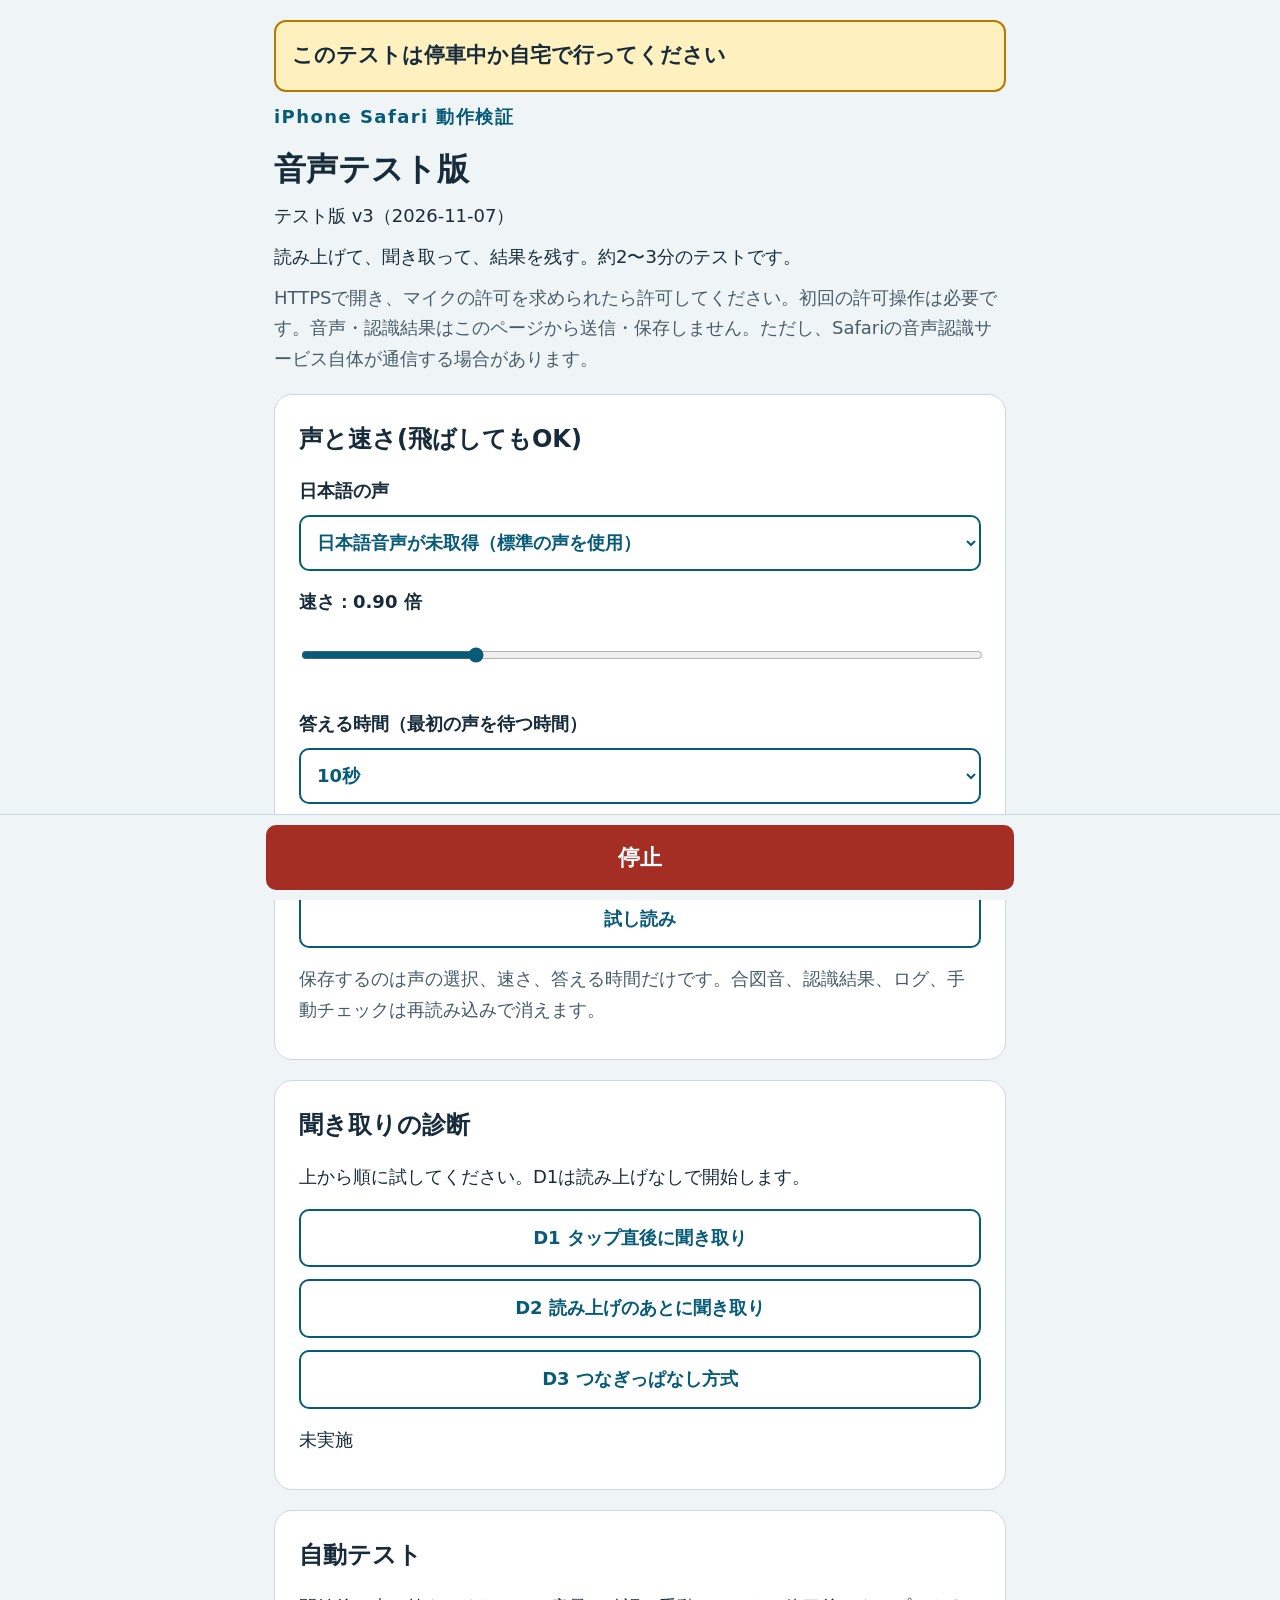
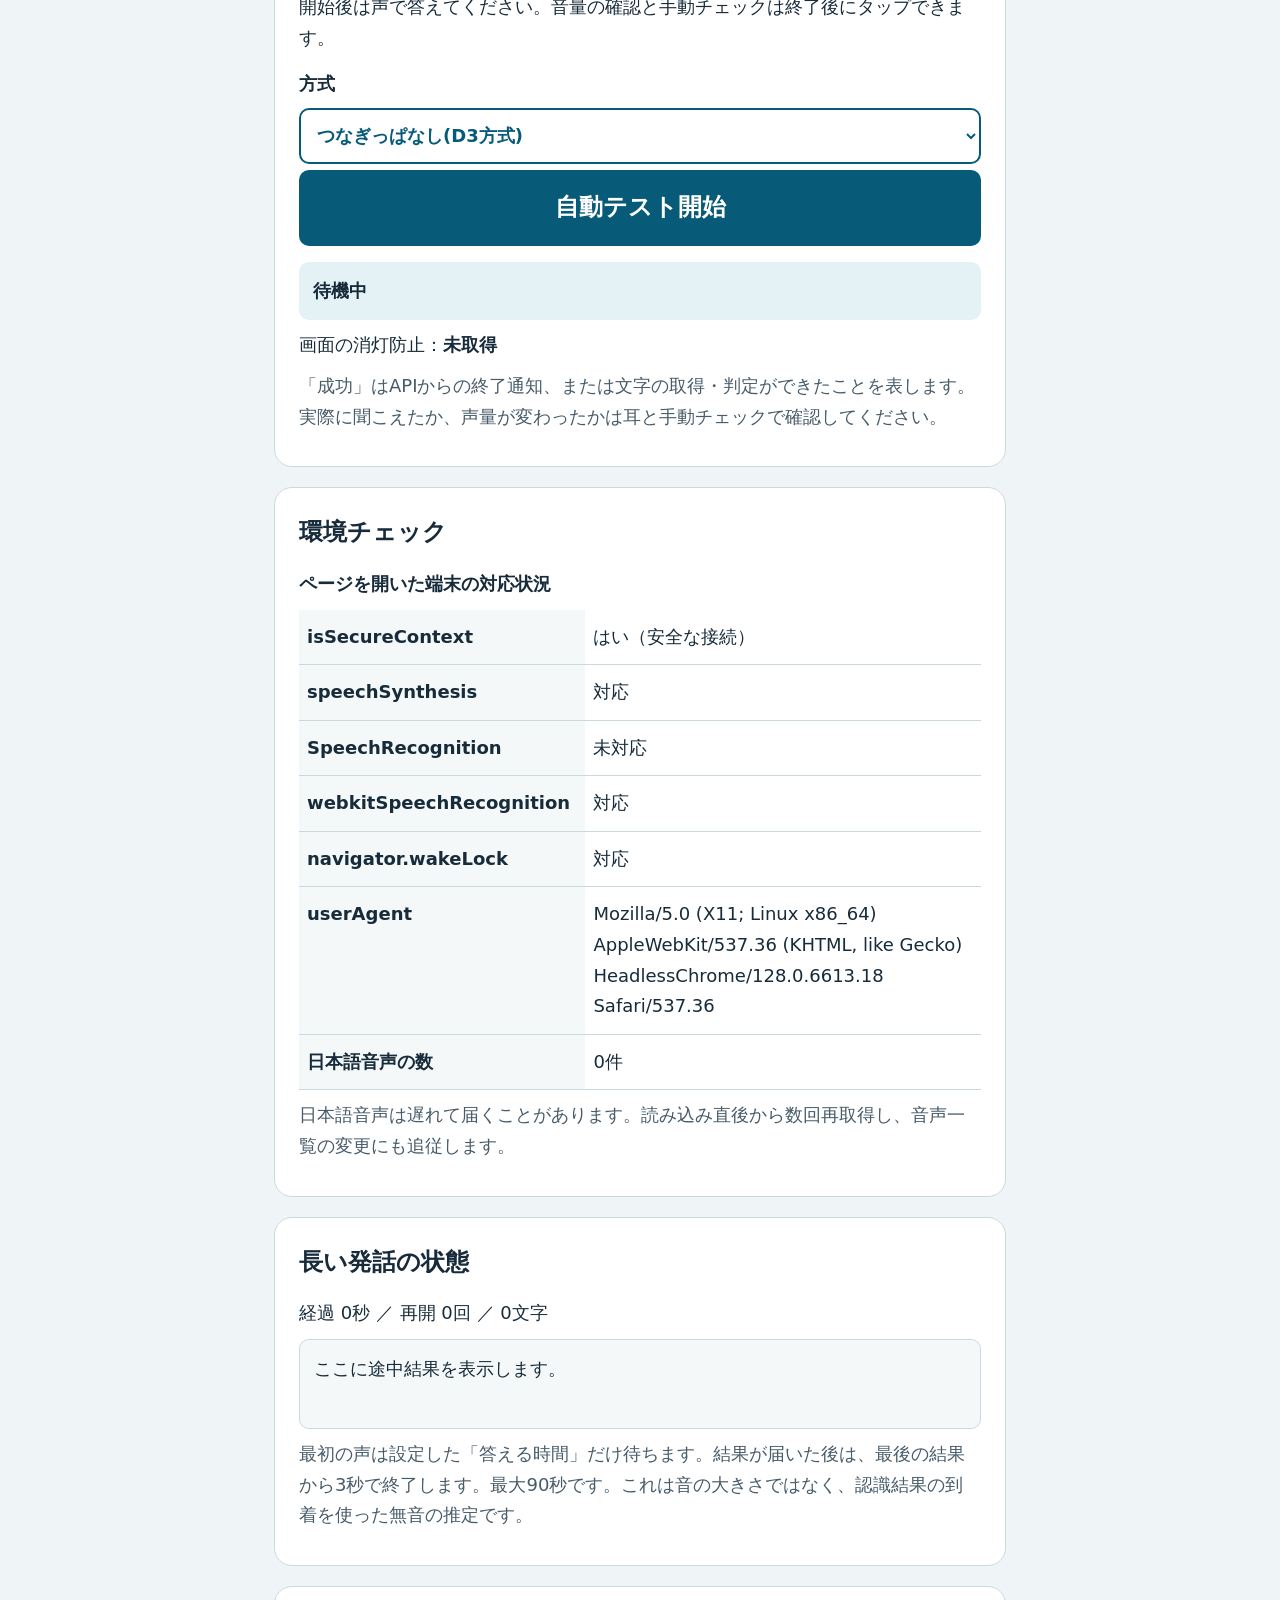
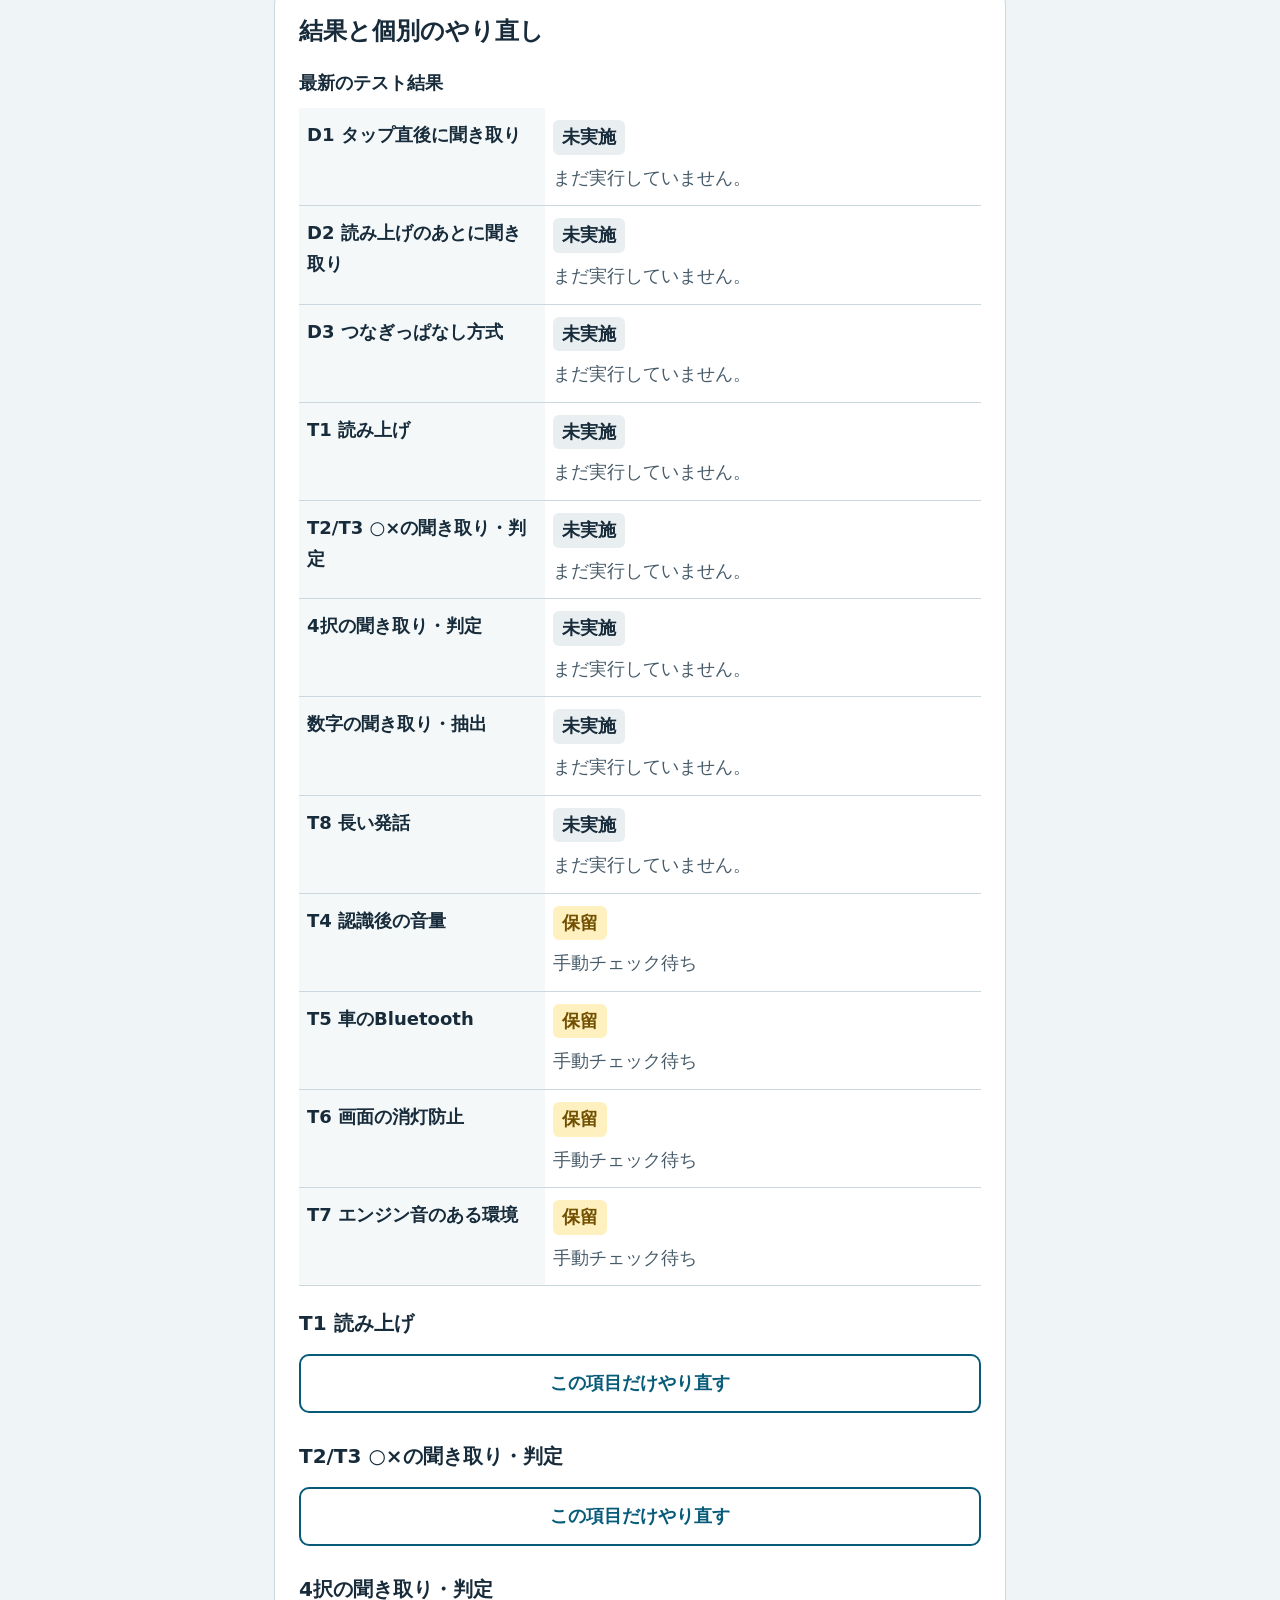
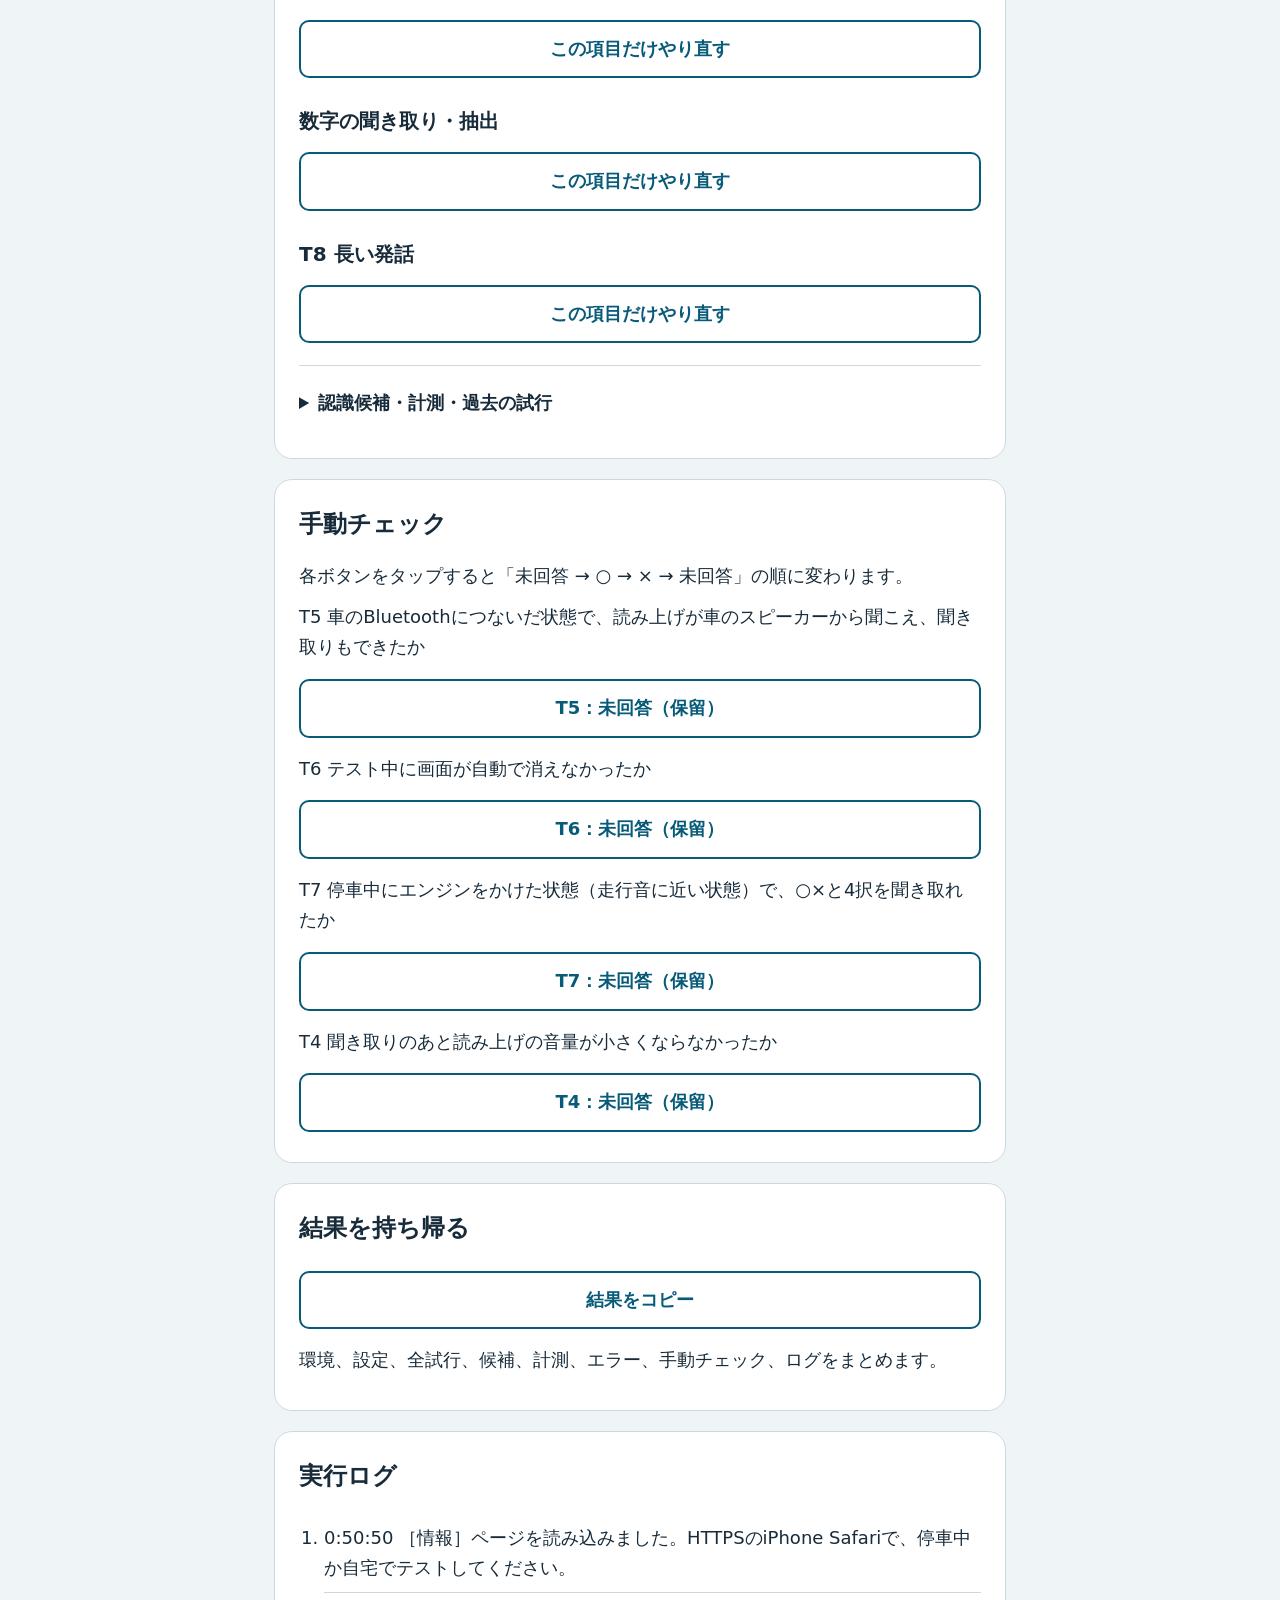
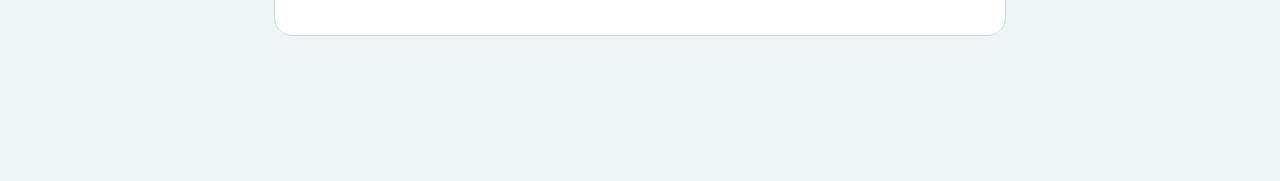
==== commit 22935572: "音声テスト版v3：聞き取り中の全画面表示、○×を「はい／いいえ」でも回答可能に Co-Authored-By: Claude Opus 5.5 <noreply@anthropic.com>" ====
--- a/test/index.html
+++ b/test/index.html
@@ -49,6 +49,11 @@
     #log { padding-left:25px; max-height:440px; overflow:auto; overflow-wrap:anywhere; }
     #log li { padding:8px 0; border-bottom:1px solid var(--line); }
     .stop-dock { position:fixed; bottom:0; left:0; right:0; z-index:10; padding:10px 16px calc(10px + env(safe-area-inset-bottom)); background:rgba(239,245,246,.97); border-top:1px solid var(--line); }
+    .listening-overlay { position:fixed; inset:0; z-index:9; background:#102735; color:#fff; display:flex; flex-direction:column; align-items:center; justify-content:center; text-align:center; padding:24px 16px calc(125px + env(safe-area-inset-bottom)); overflow:auto; }
+    .listening-mic { font-size:96px; line-height:1.2; }
+    .listening-title { font-size:48px; font-weight:800; line-height:1.3; }
+    .listening-countdown { font-size:40px; line-height:1.4; }
+    .listening-transcript { font-size:22px; white-space:pre-wrap; overflow-wrap:anywhere; width:100%; max-height:25vh; overflow:auto; }
     #stop { display:block; max-width:748px; margin:0 auto; background:#a42e24; color:white; border-color:#a42e24; font-size:22px; min-height:62px; }
     textarea { width:100%; min-height:300px; padding:12px; border:2px solid var(--blue); border-radius:10px; }
     [hidden] { display:none !important; }
@@ -61,7 +66,7 @@
   <header>
     <p class="eyebrow">iPhone Safari 動作検証</p>
     <h1>音声テスト版</h1>
-    <p>テスト版 v2(2026-11-06)</p>
+    <p>テスト版 v3（2026-11-07）</p>
     <p>読み上げて、聞き取って、結果を残す。約2〜3分のテストです。</p>
     <p class="note">HTTPSで開き、マイクの許可を求められたら許可してください。初回の許可操作は必要です。音声・認識結果はこのページから送信・保存しません。ただし、Safariの音声認識サービス自体が通信する場合があります。</p>
   </header>
@@ -166,6 +171,13 @@
   </section>
   <noscript><p class="safety">このテストにはJavaScriptを有効にする必要があります。</p></noscript>
 </main>
+<div id="listening-overlay" class="listening-overlay" hidden>
+  <div class="listening-mic" aria-hidden="true">🎤</div>
+  <p id="listening-title" class="listening-title" role="status" aria-live="polite"></p>
+  <p id="listening-countdown" class="listening-countdown"></p>
+  <p id="listening-hint" hidden>3秒黙ると終わります</p>
+  <p id="listening-transcript" class="listening-transcript">話してください</p>
+</div>
 <div class="stop-dock"><button id="stop" type="button">停止</button></div>
 
 <script>
@@ -182,7 +194,7 @@
   const logs = [];
   const history = [];
   const latest = new Map();
-  const version = 'テスト版 v2(2026-11-06)';
+  const version = 'テスト版 v3（2026-11-07）';
   const tests = [
     { id:'D1', label:'D1 タップ直後に聞き取り' },
     { id:'D2', label:'D2 読み上げのあとに聞き取り' },
@@ -390,6 +402,7 @@
 
   function speak(text, ctx, record = null) {
     check(ctx);
+    hideListening();
     return new Promise((resolve, reject) => {
       if (!synth || !window.SpeechSynthesisUtterance) { reject(new Error('読み上げは未対応です')); return; }
       let utterance, timer, finished = false;
@@ -523,6 +536,7 @@
           }
         };
         own.onerror = event => {
+          hideListening();
           stamp('onerror', event.error || 'unknown');
           if (engine.closed || ctx.stopped) return;
           const error = recognitionError(event.error || 'unknown');
@@ -560,6 +574,9 @@
       const noteError = error => attempt.errors.push({ code:error.code || 'exception', message:errorText(error), at:new Date().toISOString() });
       const update = () => {
         attempt.elapsedMs = Math.round(performance.now() - began); attempt.restarts = engine.restarts - restarts;
+        const remaining = Math.max(0, (isLong ? 90 : seconds) - Math.floor(attempt.elapsedMs / 1000));
+        $('listening-countdown').textContent = isLong ? `最大90秒まで あと${remaining}秒` : `残り${remaining}秒`;
+        $('listening-transcript').textContent = attempt.text || '話してください';
         if (isLong) {
           $('long-text').textContent = attempt.text || '聞き取り中です。声で話してください。';
           $('long-stats').textContent = `経過 ${Math.floor(attempt.elapsedMs / 1000)}秒 ／ 再開 ${attempt.restarts}回 ／ ${Array.from(attempt.text).length}文字`;
@@ -567,6 +584,7 @@
       };
       const finish = (error, end) => {
         if (done) return; done = true;
+        hideListening();
         [initialTimer,silenceTimer,deadlineTimer,tickTimer].forEach(clearTimer);
         ctx.cancelers.delete(cancel); engine.receiver = null;
         if (ownSession) engine.close();
@@ -595,23 +613,31 @@
         }
       };
       $('run-status').textContent = `${record.label}：何か話してください（最初の声を最大${seconds}秒待ちます）`;
-      if (record.id === 'D1' || record.id === 'D2') $('diagnosis-status').textContent = '何か話してください(最大8秒)';
+      if (record.id === 'D1' || record.id === 'D2') $('diagnosis-status').textContent = `何か話してください(最大${seconds}秒)`;
       initialTimer = later(() => finish(recognitionError('no-speech'), `最初の声が${seconds}秒以内に届きませんでした`), seconds * 1000);
-      deadlineTimer = later(() => finish(attempt.text.trim() ? null : recognitionError('no-speech'), isLong ? '最大90秒' : '回答の制限時間'), isLong ? 90000 : /^D[12]$/.test(record.id) ? 8000 : (seconds + 15) * 1000);
-      const tick = () => { if (!done) { update(); tickTimer = later(tick, 250); } }; if (isLong) tick();
+      deadlineTimer = later(() => finish(attempt.text.trim() ? null : recognitionError('no-speech'), isLong ? '最大90秒' : '回答の制限時間'), isLong ? 90000 : /^D[12]$/.test(record.id) ? seconds * 1000 : (seconds + 15) * 1000);
+      $('listening-overlay').hidden = document.visibilityState === 'hidden';
+      $('listening-hint').hidden = !isLong;
+      $('listening-title').textContent = '聞いています';
+      const tick = () => { if (!done) { update(); tickTimer = later(tick, isLong ? 250 : 1000); } }; tick();
       if (engine.error) finish(engine.error, '開始失敗');
       else if (ownSession) engine.start();
     });
   }
 
+  function hideListening() {
+    $('listening-overlay').hidden = true;
+    $('listening-title').textContent = '';
+  }
+
   function normalize(text) { return String(text).normalize('NFKC').toLowerCase().replace(/[\s、。！？!?「」『』"'・]/g, ''); }
   function answerOnly(text) {
     return normalize(text).replace(/^(答えは|回答は|答え|回答)/, '').replace(/(だと思います|だと思う|でお願いします|お願いします|です|でした)$/, '');
   }
   function parseBoolean(text) {
     const value = answerOnly(text);
-    if (['まる','マル','丸','○','◯','〇','正しい','はい','正解','そう'].includes(value)) return { value:true, label:'まる' };
-    if (['ばつ','バツ','×','違う','ちがう','いいえ','間違い'].includes(value)) return { value:false, label:'ばつ' };
+    if (['まる','マル','丸','○','◯','〇','正しい','ただしい','はい','正解','せいかい','そう'].includes(value)) return { value:true, label:'まる' };
+    if (['ばつ','バツ','×','違う','ちがう','いいえ','間違い','ちがいます','違います','まちがい','間違ってる','まちがってる'].includes(value)) return { value:false, label:'ばつ' };
     return null;
   }
   function parseChoice(text) {
@@ -699,7 +725,7 @@
         record.status = speech.end === '終了イベント' ? '成功' : '保留';
         record.summary = speech.end === '終了イベント' ? '読み上げの終了イベントを受信しました。実際の音は耳で確認してください。' : '保険タイマーで続行しました。実際に聞こえたか確認が必要です。';
       } else if (id === 'T2T3') {
-        await speak('まる、か、ばつ、で答えてください。日本の首都は東京である。', ctx, record);
+        await speak('はい、か、いいえ、で答えてください。まる、ばつ、でも答えられます。日本の首都は東京である。', ctx, record);
         const result = await ask(ctx, record, parseBoolean);
         if (result) {
           record.status = '成功'; record.summary = `判定：${result.parsed.label}。設問の正解：まる。${result.parsed.value ? '正解と一致。' : '正解とは不一致（聞き取り・判定は成功）。'}`;
@@ -766,7 +792,7 @@
     let unlocked;
     if (kind === 'D1') {
       // recognizeのPromise executor内で直接startする。await・読み上げを挟まない。
-      unlocked = recognize(ctx, diagnostic, false, null, 8).then(value => ({ value }), error => ({ error }));
+      unlocked = recognize(ctx, diagnostic).then(value => ({ value }), error => ({ error }));
     } else {
       try { unlocked = speak(kind === 'D2' ? '何か話してください' : 'はい。', ctx, diagnostic).then(value => ({ value }), error => ({ error })); }
       catch (error) { unlocked = Promise.resolve({ error }); }
@@ -783,13 +809,13 @@
       if (diagnostic) {
         if (kind === 'D1' || kind === 'D2') {
           if (kind === 'D2' && result.value.end !== '終了イベント') throw recognitionError('start-failed', '読み上げのonendが届かなかったためD2を中止しました');
-          const attempt = kind === 'D1' ? result.value : await recognize(ctx, diagnostic, false, null, 8);
+          const attempt = kind === 'D1' ? result.value : await recognize(ctx, diagnostic);
           diagnostic.status = attempt.text.trim() ? '成功' : '失敗';
           diagnostic.summary = `聞き取った文字：${attempt.text || '（なし）'}`;
         } else {
           const answers = [];
           for (const [prompt, parser] of [
-            ['まる、か、ばつ、で答えてください。日本の首都は東京である。', parseBoolean],
+            ['はい、か、いいえ、で答えてください。まる、ばつ、でも答えられます。日本の首都は東京である。', parseBoolean],
             ['1番から4番で答えてください。1番、りんご。2番、みかん。', parseChoice]
           ]) {
             await speak(prompt, ctx, diagnostic);
@@ -824,6 +850,7 @@
       if (error instanceof Stopped) log('実行を中断しました', '注意');
       else log(`実行中の例外：${errorText(error)}`, 'エラー');
     } finally {
+      hideListening();
       if (ctx.engine) ctx.engine.close();
       if (diagnostic) { diagnostic.endedAt = new Date().toISOString(); ctx.record = null; renderResults(); }
       releaseWake(ctx);
@@ -835,6 +862,7 @@
     }
   }
   function stopAll() {
+    hideListening();
     const ctx = currentRun;
     if (ctx) {
       ctx.stopped = true;
@@ -973,12 +1001,13 @@
   on($('volume-same'), 'click', () => setManual('T4', true));
   on($('volume-lower'), 'click', () => setManual('T4', false));
   on(document, 'visibilitychange', () => {
+    if (document.visibilityState !== 'visible') hideListening();
     log(document.visibilityState === 'visible' ? 'ページが表示に戻りました' : 'ページが非表示になりました（OSによって処理が止まる可能性があります）', '注意');
     if (document.visibilityState === 'visible') { refreshVoices(); if (currentRun && !currentRun.stopped) requestWake(currentRun); }
   });
   on(window, 'pagehide', stopAll);
-  on(window, 'error', event => log(`ページの例外：${event.message || '原因不明'}`, 'エラー'));
-  on(window, 'unhandledrejection', event => { log(`非同期処理の例外：${errorText(event.reason)}`, 'エラー'); event.preventDefault(); });
+  on(window, 'error', event => { hideListening(); log(`ページの例外：${event.message || '原因不明'}`, 'エラー'); });
+  on(window, 'unhandledrejection', event => { hideListening(); log(`非同期処理の例外：${errorText(event.reason)}`, 'エラー'); event.preventDefault(); });
   try {
     for (const test of tests.filter(test => test.retry)) {
       const heading = document.createElement('h3'); heading.textContent = test.label;
